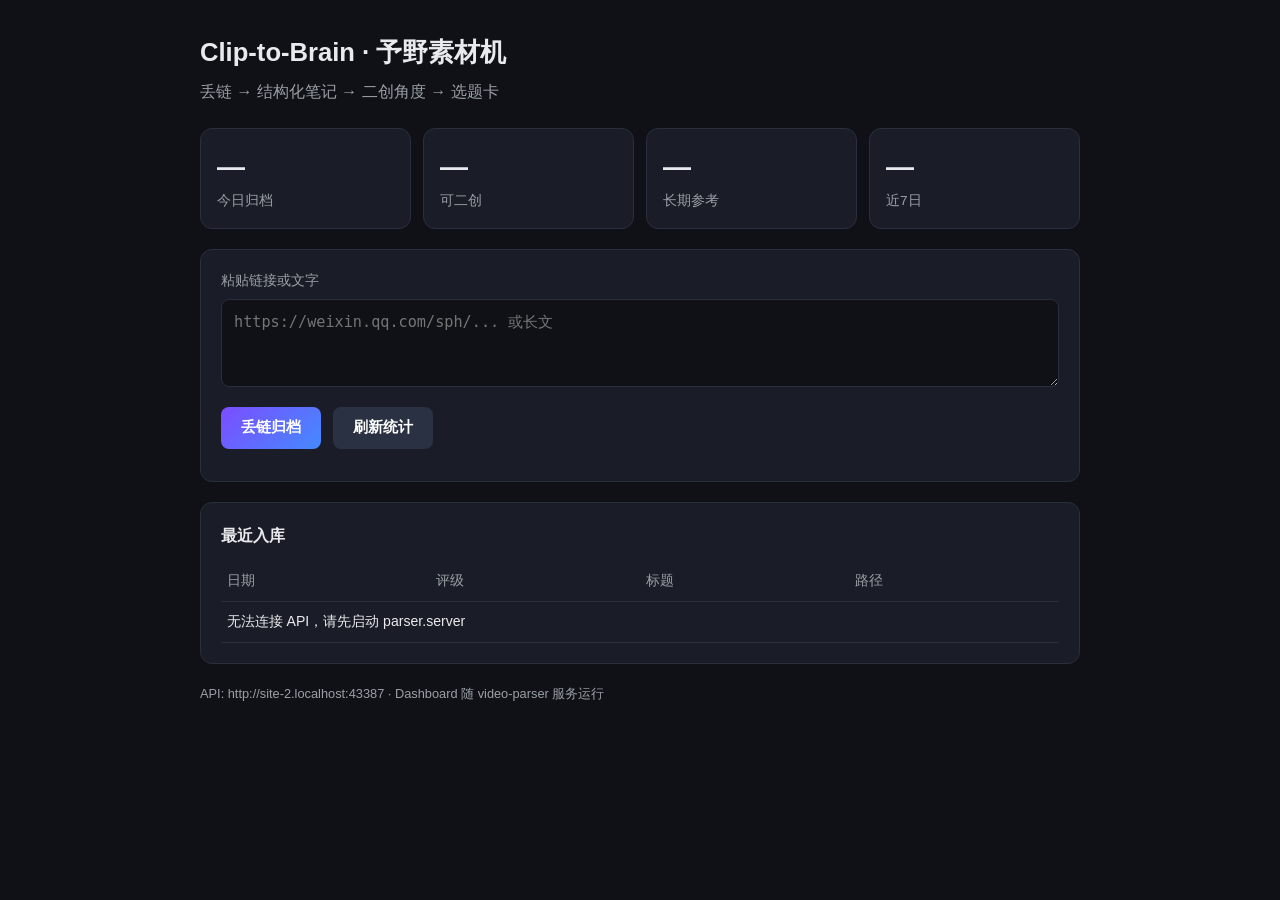
==== content-archiver-skill/web/clip-dashboard.html @ 0edaafc8 "Clip-to-Brain v0.1.0: open-source self-hosted release Paste links to generate local Obsidian notes w" ====
<!DOCTYPE html>
<html lang="zh-CN">
<head>
  <meta charset="UTF-8" />
  <meta name="viewport" content="width=device-width, initial-scale=1.0" />
  <title>Clip-to-Brain · 予野素材机</title>
  <style>
    :root {
      --bg: #0f1117;
      --surface: #1a1d27;
      --border: #2a2f3d;
      --text: #e8eaed;
      --muted: #9aa0a6;
      --accent: #7c4dff;
      --accent2: #448aff;
      --ok: #34a853;
      --warn: #fbbc04;
    }
    * { box-sizing: border-box; margin: 0; padding: 0; }
    body {
      font-family: -apple-system, BlinkMacSystemFont, "Segoe UI", Roboto, "PingFang SC", "Microsoft YaHei", sans-serif;
      background: var(--bg);
      color: var(--text);
      min-height: 100vh;
      line-height: 1.6;
    }
    .wrap { max-width: 920px; margin: 0 auto; padding: 2rem 1.25rem 4rem; }
    header { margin-bottom: 1.5rem; }
    header h1 { font-size: 1.6rem; font-weight: 700; }
    header p { color: var(--muted); margin-top: 0.35rem; }
    .cards { display: grid; grid-template-columns: repeat(auto-fit, minmax(140px, 1fr)); gap: 0.75rem; margin-bottom: 1.25rem; }
    .card {
      background: var(--surface);
      border: 1px solid var(--border);
      border-radius: 12px;
      padding: 1rem;
    }
    .stat-num { font-size: 1.75rem; font-weight: 700; }
    .stat-label { color: var(--muted); font-size: 0.85rem; }
    .panel { background: var(--surface); border: 1px solid var(--border); border-radius: 12px; padding: 1.25rem; margin-bottom: 1.25rem; }
    label { display: block; font-size: 0.85rem; color: var(--muted); margin-bottom: 0.5rem; }
    input, textarea {
      width: 100%;
      background: var(--bg);
      border: 1px solid var(--border);
      border-radius: 8px;
      color: var(--text);
      padding: 0.75rem;
      font-size: 0.95rem;
      outline: none;
    }
    textarea { min-height: 88px; resize: vertical; }
    input:focus, textarea:focus { border-color: var(--accent2); }
    button {
      border: none; border-radius: 8px; padding: 0.65rem 1.25rem;
      font-size: 0.95rem; font-weight: 600; cursor: pointer;
      background: linear-gradient(135deg, var(--accent), var(--accent2)); color: #fff;
    }
    button:disabled { opacity: 0.5; cursor: not-allowed; }
    .row { display: flex; gap: 0.75rem; flex-wrap: wrap; margin-top: 0.75rem; align-items: center; }
    .status { margin-top: 0.75rem; font-size: 0.9rem; color: var(--muted); white-space: pre-wrap; }
    .status.ok { color: var(--ok); }
    .status.err { color: #ea4335; }
    table { width: 100%; border-collapse: collapse; font-size: 0.88rem; }
    th, td { text-align: left; padding: 0.55rem 0.35rem; border-bottom: 1px solid var(--border); vertical-align: top; }
    th { color: var(--muted); font-weight: 500; }
    .badge { display: inline-block; padding: 0.1rem 0.45rem; border-radius: 999px; font-size: 0.72rem; background: #2a3142; }
    .badge.remix { background: #3d2e00; color: var(--warn); }
    .badge.ref { background: #1e3a2f; color: #81c995; }
    a { color: var(--accent2); text-decoration: none; }
    footer { color: var(--muted); font-size: 0.8rem; margin-top: 1rem; }
  </style>
</head>
<body>
  <div class="wrap">
    <header>
      <h1>Clip-to-Brain · 予野素材机</h1>
      <p>丢链 → 结构化笔记 → 二创角度 → 选题卡</p>
    </header>

    <div class="cards" id="summaryCards">
      <div class="card"><div class="stat-num" id="sTotal">—</div><div class="stat-label">今日归档</div></div>
      <div class="card"><div class="stat-num" id="sRemix">—</div><div class="stat-label">可二创</div></div>
      <div class="card"><div class="stat-num" id="sRef">—</div><div class="stat-label">长期参考</div></div>
      <div class="card"><div class="stat-num" id="sPeriod">—</div><div class="stat-label">近7日</div></div>
    </div>

    <section class="panel">
      <label for="clipInput">粘贴链接或文字</label>
      <textarea id="clipInput" placeholder="https://weixin.qq.com/sph/... 或长文"></textarea>
      <div class="row">
        <button id="clipBtn" type="button">丢链归档</button>
        <button id="refreshBtn" type="button" style="background:#2a3142">刷新统计</button>
      </div>
      <div id="clipStatus" class="status" aria-live="polite"></div>
    </section>

    <section class="panel">
      <h2 style="font-size:1rem;margin-bottom:0.75rem;">最近入库</h2>
      <table>
        <thead><tr><th>日期</th><th>评级</th><th>标题</th><th>路径</th></tr></thead>
        <tbody id="itemsBody"><tr><td colspan="4">加载中…</td></tr></tbody>
      </table>
    </section>

    <footer>API: <span id="apiBase"></span> · Dashboard 随 video-parser 服务运行</footer>
  </div>

  <script>
    const API = location.origin;
    document.getElementById("apiBase").textContent = API;

    function badgeClass(rating) {
      if ((rating || "").includes("可二创")) return "badge remix";
      if ((rating || "").includes("长期参考")) return "badge ref";
      return "badge";
    }

    async function loadStats() {
      const res = await fetch(`${API}/clip/stats?days=7`);
      const data = await res.json();
      const s = data.summary || {};
      document.getElementById("sTotal").textContent = s.today_total ?? 0;
      document.getElementById("sRemix").textContent = s.today_remixable ?? 0;
      document.getElementById("sRef").textContent = s.today_long_ref ?? 0;
      document.getElementById("sPeriod").textContent = s.period_total ?? 0;

      const tbody = document.getElementById("itemsBody");
      tbody.innerHTML = "";
      (data.items || []).slice(0, 20).forEach((item) => {
        const tr = document.createElement("tr");
        tr.innerHTML = `
          <td>${item.date || ""}</td>
          <td><span class="${badgeClass(item.value_rating)}">${item.value_rating || "—"}</span></td>
          <td>${(item.title || "").slice(0, 42)}</td>
          <td><code>${item.relative_path || ""}</code></td>`;
        tbody.appendChild(tr);
      });
      if (!tbody.children.length) {
        tbody.innerHTML = "<tr><td colspan='4'>暂无记录</td></tr>";
      }
    }

    async function pollJob(jobId, statusEl) {
      const started = Date.now();
      while (Date.now() - started < 30 * 60 * 1000) {
        await new Promise((r) => setTimeout(r, 2500));
        const res = await fetch(`${API}/clip/${jobId}`);
        const data = await res.json();
        const st = data.status;
        if (st === "QUEUEING" || st === "RUNNING") {
          statusEl.textContent = "处理中…（解析 / 转写 / 萃取）";
          continue;
        }
        const result = data.result || {};
        if (st === "SUCCESS" && result.success !== false) {
          let msg = `✅ 已入库\n📁 ${result.relative_path || ""}\n⭐ ${result.value_rating || ""}`;
          if (result.remix_angles?.length) msg += `\n💡 ${result.remix_angles[0]}`;
          if (result.topic_path) msg += `\n📝 ${result.topic_path}`;
          statusEl.textContent = msg;
          statusEl.className = "status ok";
          loadStats();
          return;
        }
        throw new Error(result.error || result.next_step || "归档失败");
      }
      throw new Error("超时");
    }

    document.getElementById("clipBtn").addEventListener("click", async () => {
      const input = document.getElementById("clipInput").value.trim();
      const statusEl = document.getElementById("clipStatus");
      const btn = document.getElementById("clipBtn");
      if (!input) return;
      btn.disabled = true;
      statusEl.className = "status";
      statusEl.textContent = "提交中…";
      try {
        const res = await fetch(`${API}/clip`, {
          method: "POST",
          headers: { "Content-Type": "application/json" },
          body: JSON.stringify({ input, account: "予野YuYe" }),
        });
        const data = await res.json();
        if (!res.ok || !data.job_id) throw new Error(data.error || data.detail || "提交失败");
        await pollJob(data.job_id, statusEl);
      } catch (err) {
        statusEl.textContent = "❌ " + (err.message || err);
        statusEl.className = "status err";
      } finally {
        btn.disabled = false;
      }
    });

    document.getElementById("refreshBtn").addEventListener("click", loadStats);
    loadStats().catch(() => {
      document.getElementById("itemsBody").innerHTML = "<tr><td colspan='4'>无法连接 API，请先启动 parser.server</td></tr>";
    });
  </script>
</body>
</html>
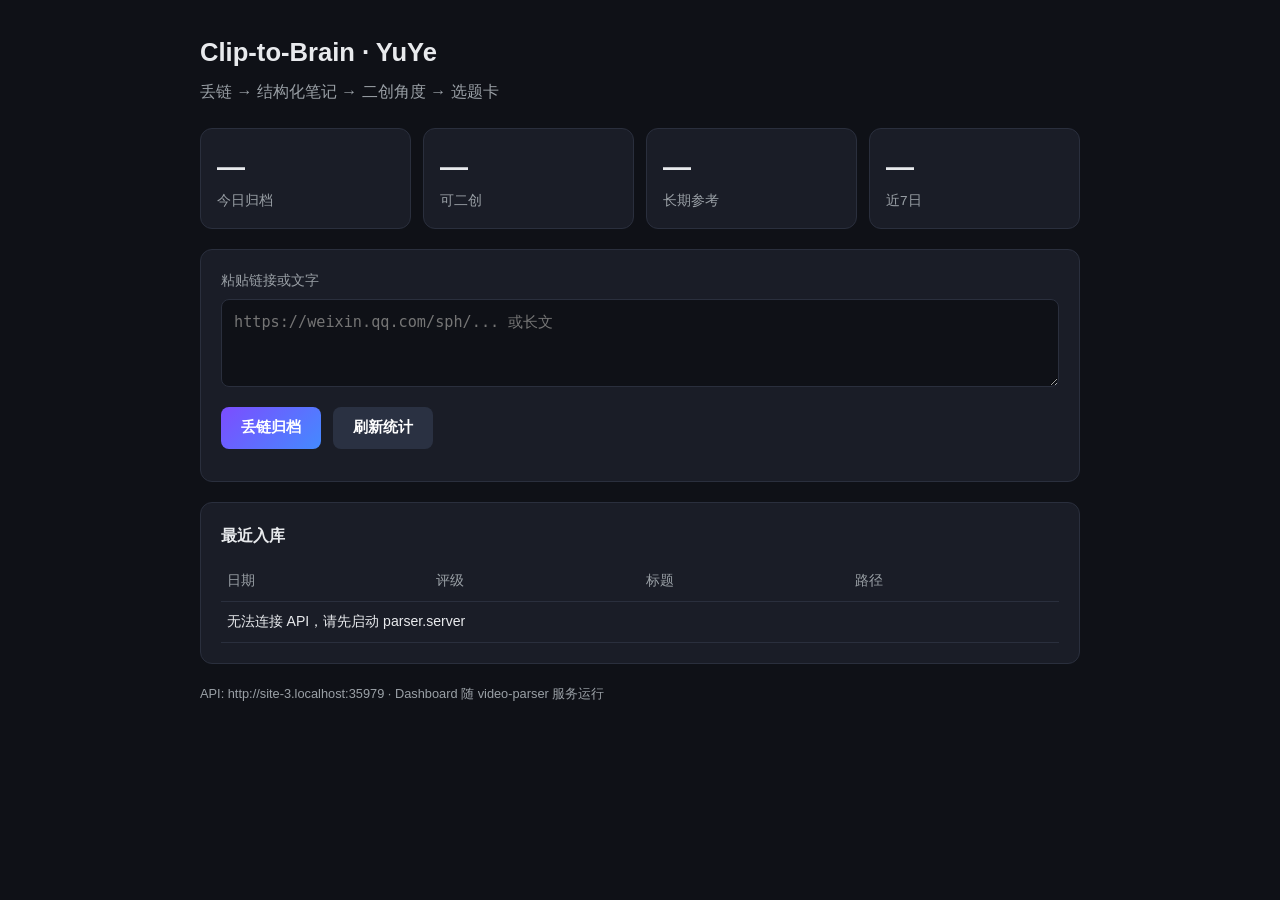
==== commit 2ed48736: "refactor: rebrand lumis to YuYe and update Obsidian screenshot Co-authored-by: Cursor <cursoragent@c" ====
--- a/content-archiver-skill/web/clip-dashboard.html
+++ b/content-archiver-skill/web/clip-dashboard.html
@@ -3,7 +3,7 @@
 <head>
   <meta charset="UTF-8" />
   <meta name="viewport" content="width=device-width, initial-scale=1.0" />
-  <title>Clip-to-Brain · 予野素材机</title>
+  <title>Clip-to-Brain · YuYe</title>
   <style>
     :root {
       --bg: #0f1117;
@@ -74,7 +74,7 @@
 <body>
   <div class="wrap">
     <header>
-      <h1>Clip-to-Brain · 予野素材机</h1>
+      <h1>Clip-to-Brain · YuYe</h1>
       <p>丢链 → 结构化笔记 → 二创角度 → 选题卡</p>
     </header>
 
@@ -179,7 +179,7 @@
         const res = await fetch(`${API}/clip`, {
           method: "POST",
           headers: { "Content-Type": "application/json" },
-          body: JSON.stringify({ input, account: "予野YuYe" }),
+          body: JSON.stringify({ input, profile: "default-creator" }),
         });
         const data = await res.json();
         if (!res.ok || !data.job_id) throw new Error(data.error || data.detail || "提交失败");
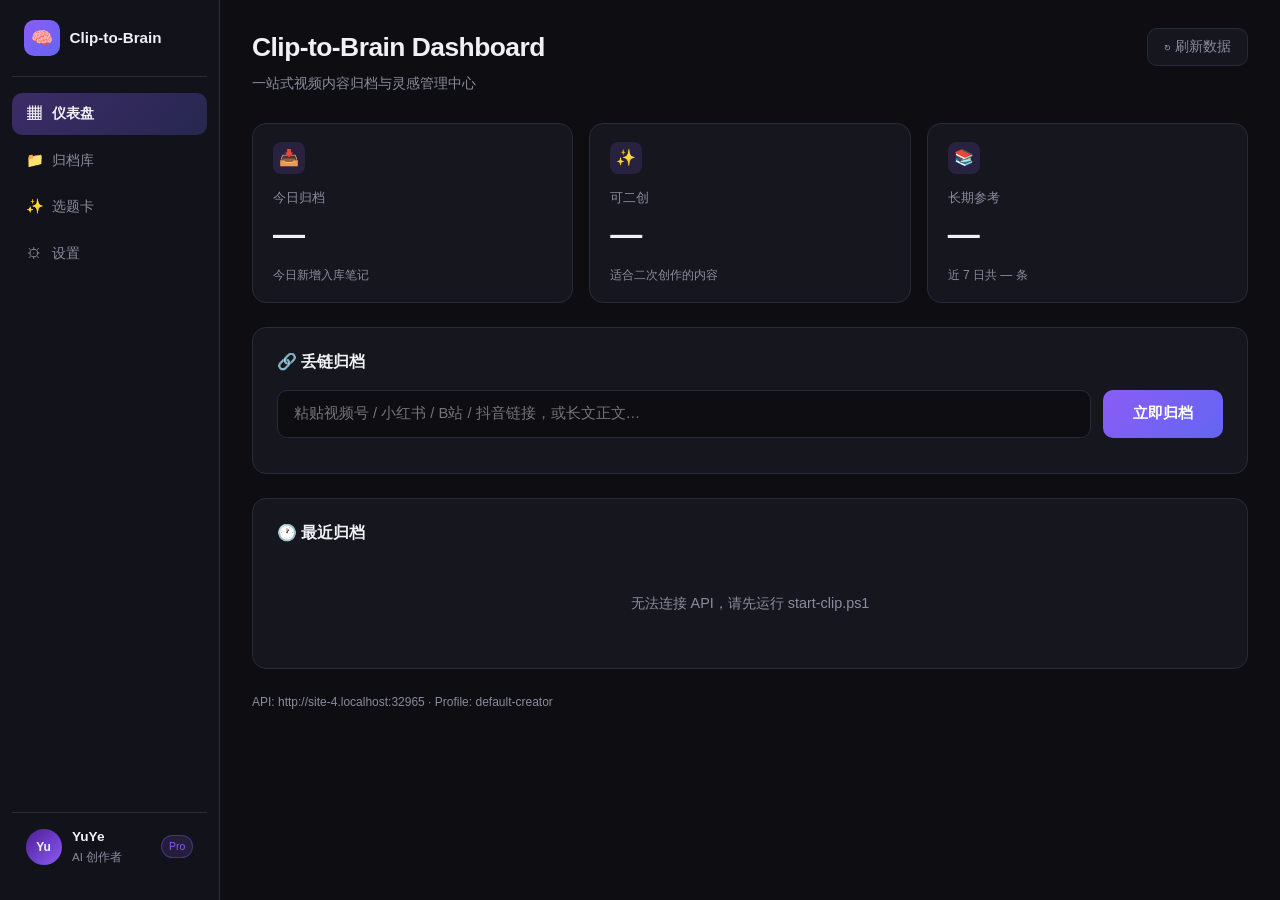
==== commit f802d37d: "feat: dashboard multi-view UI with library, topics, settings Co-authored-by: Cursor <cursoragent@cur" ====
--- a/content-archiver-skill/web/clip-dashboard.html
+++ b/content-archiver-skill/web/clip-dashboard.html
@@ -3,142 +3,351 @@
 <head>
   <meta charset="UTF-8" />
   <meta name="viewport" content="width=device-width, initial-scale=1.0" />
-  <title>Clip-to-Brain · YuYe</title>
+  <title>Clip-to-Brain Dashboard</title>
   <style>
     :root {
-      --bg: #0f1117;
-      --surface: #1a1d27;
-      --border: #2a2f3d;
-      --text: #e8eaed;
-      --muted: #9aa0a6;
-      --accent: #7c4dff;
-      --accent2: #448aff;
-      --ok: #34a853;
-      --warn: #fbbc04;
+      --bg: #0d0d12; --sidebar: #12121a; --surface: #16161f; --surface2: #1c1c28;
+      --border: #2a2a3a; --text: #f0f0f5; --muted: #8b8b9e;
+      --accent: #8b5cf6; --accent2: #6366f1; --accent-glow: rgba(139,92,246,0.15);
+      --ok: #34d399; --warn: #fbbf24; --bili: #fb7299;
     }
     * { box-sizing: border-box; margin: 0; padding: 0; }
-    body {
-      font-family: -apple-system, BlinkMacSystemFont, "Segoe UI", Roboto, "PingFang SC", "Microsoft YaHei", sans-serif;
-      background: var(--bg);
-      color: var(--text);
-      min-height: 100vh;
-      line-height: 1.6;
-    }
-    .wrap { max-width: 920px; margin: 0 auto; padding: 2rem 1.25rem 4rem; }
-    header { margin-bottom: 1.5rem; }
-    header h1 { font-size: 1.6rem; font-weight: 700; }
-    header p { color: var(--muted); margin-top: 0.35rem; }
-    .cards { display: grid; grid-template-columns: repeat(auto-fit, minmax(140px, 1fr)); gap: 0.75rem; margin-bottom: 1.25rem; }
-    .card {
-      background: var(--surface);
-      border: 1px solid var(--border);
-      border-radius: 12px;
-      padding: 1rem;
-    }
-    .stat-num { font-size: 1.75rem; font-weight: 700; }
-    .stat-label { color: var(--muted); font-size: 0.85rem; }
-    .panel { background: var(--surface); border: 1px solid var(--border); border-radius: 12px; padding: 1.25rem; margin-bottom: 1.25rem; }
-    label { display: block; font-size: 0.85rem; color: var(--muted); margin-bottom: 0.5rem; }
-    input, textarea {
-      width: 100%;
-      background: var(--bg);
-      border: 1px solid var(--border);
-      border-radius: 8px;
-      color: var(--text);
-      padding: 0.75rem;
-      font-size: 0.95rem;
-      outline: none;
-    }
-    textarea { min-height: 88px; resize: vertical; }
-    input:focus, textarea:focus { border-color: var(--accent2); }
-    button {
-      border: none; border-radius: 8px; padding: 0.65rem 1.25rem;
-      font-size: 0.95rem; font-weight: 600; cursor: pointer;
-      background: linear-gradient(135deg, var(--accent), var(--accent2)); color: #fff;
-    }
-    button:disabled { opacity: 0.5; cursor: not-allowed; }
-    .row { display: flex; gap: 0.75rem; flex-wrap: wrap; margin-top: 0.75rem; align-items: center; }
-    .status { margin-top: 0.75rem; font-size: 0.9rem; color: var(--muted); white-space: pre-wrap; }
+    body { font-family: -apple-system, BlinkMacSystemFont, "Segoe UI", Roboto, "PingFang SC", "Microsoft YaHei", sans-serif; background: var(--bg); color: var(--text); min-height: 100vh; line-height: 1.5; }
+    .app { display: flex; min-height: 100vh; }
+    .sidebar { width: 220px; background: var(--sidebar); border-right: 1px solid var(--border); display: flex; flex-direction: column; padding: 1.25rem 0.75rem; flex-shrink: 0; }
+    .brand { display: flex; align-items: center; gap: 0.6rem; padding: 0 0.75rem 1.25rem; border-bottom: 1px solid var(--border); margin-bottom: 1rem; }
+    .brand-icon { width: 36px; height: 36px; background: linear-gradient(135deg, var(--accent), var(--accent2)); border-radius: 10px; display: grid; place-items: center; font-size: 1.1rem; }
+    .brand-name { font-weight: 700; font-size: 0.95rem; }
+    .nav { list-style: none; flex: 1; }
+    .nav li { padding: 0.65rem 0.85rem; border-radius: 10px; color: var(--muted); font-size: 0.9rem; cursor: pointer; display: flex; align-items: center; gap: 0.55rem; margin-bottom: 0.25rem; transition: background 0.15s; }
+    .nav li:hover { color: var(--text); background: rgba(255,255,255,0.04); }
+    .nav li.active { background: linear-gradient(135deg, rgba(139,92,246,0.35), rgba(99,102,241,0.25)); color: var(--text); font-weight: 600; }
+    .nav li .ico { width: 1.1rem; text-align: center; }
+    .sidebar-user { margin-top: auto; padding: 0.85rem; border-top: 1px solid var(--border); display: flex; align-items: center; gap: 0.65rem; }
+    .avatar { width: 36px; height: 36px; border-radius: 50%; background: linear-gradient(135deg, #4c1d95, var(--accent)); display: grid; place-items: center; font-size: 0.75rem; font-weight: 700; }
+    .user-meta { font-size: 0.8rem; }
+    .user-meta strong { display: block; font-size: 0.85rem; }
+    .user-meta span { color: var(--muted); font-size: 0.72rem; }
+    .pro-badge { margin-left: auto; font-size: 0.65rem; padding: 0.15rem 0.45rem; border-radius: 999px; background: var(--accent-glow); color: var(--accent); border: 1px solid rgba(139,92,246,0.35); }
+
+    .main { flex: 1; padding: 1.75rem 2rem 3rem; overflow-x: hidden; }
+    .view { display: none; }
+    .view.active { display: block; }
+    .page-head { display: flex; align-items: flex-start; justify-content: space-between; gap: 1rem; margin-bottom: 1.75rem; }
+    .page-head h1 { font-size: 1.65rem; font-weight: 700; letter-spacing: -0.02em; }
+    .page-head p { color: var(--muted); font-size: 0.9rem; margin-top: 0.35rem; max-width: 560px; }
+    .btn-ghost { border: 1px solid var(--border); background: var(--surface); color: var(--muted); border-radius: 10px; padding: 0.55rem 1rem; font-size: 0.85rem; cursor: pointer; }
+    .btn-ghost:hover { border-color: var(--accent); color: var(--text); }
+
+    .stats { display: grid; grid-template-columns: repeat(3, 1fr); gap: 1rem; margin-bottom: 1.5rem; }
+    .stat-card { background: var(--surface); border: 1px solid var(--border); border-radius: 14px; padding: 1.15rem 1.25rem; overflow: hidden; }
+    .stat-top { display: flex; justify-content: space-between; align-items: flex-start; }
+    .stat-icon { width: 32px; height: 32px; border-radius: 8px; background: var(--accent-glow); color: var(--accent); display: grid; place-items: center; }
+    .stat-label { color: var(--muted); font-size: 0.82rem; margin-top: 0.85rem; }
+    .stat-num { font-size: 2rem; font-weight: 700; margin-top: 0.15rem; }
+    .stat-hint { color: var(--muted); font-size: 0.75rem; margin-top: 0.5rem; }
+
+    .panel { background: var(--surface); border: 1px solid var(--border); border-radius: 14px; padding: 1.35rem 1.5rem; margin-bottom: 1.5rem; }
+    .panel-title { font-size: 1rem; font-weight: 600; margin-bottom: 1rem; display: flex; align-items: center; gap: 0.5rem; }
+    .archive-row { display: flex; gap: 0.75rem; align-items: stretch; }
+    .archive-row textarea { flex: 1; background: var(--bg); border: 1px solid var(--border); border-radius: 10px; color: var(--text); padding: 0.85rem 1rem; font-size: 0.92rem; outline: none; min-height: 48px; resize: none; font-family: inherit; }
+    .archive-row textarea:focus { border-color: var(--accent); box-shadow: 0 0 0 3px var(--accent-glow); }
+    .btn-primary { border: none; border-radius: 10px; padding: 0 1.5rem; min-width: 120px; font-size: 0.95rem; font-weight: 600; cursor: pointer; background: linear-gradient(135deg, var(--accent), var(--accent2)); color: #fff; }
+    .btn-primary:disabled { opacity: 0.5; cursor: not-allowed; }
+    .status { margin-top: 0.85rem; font-size: 0.88rem; color: var(--muted); white-space: pre-wrap; }
     .status.ok { color: var(--ok); }
-    .status.err { color: #ea4335; }
-    table { width: 100%; border-collapse: collapse; font-size: 0.88rem; }
-    th, td { text-align: left; padding: 0.55rem 0.35rem; border-bottom: 1px solid var(--border); vertical-align: top; }
-    th { color: var(--muted); font-weight: 500; }
-    .badge { display: inline-block; padding: 0.1rem 0.45rem; border-radius: 999px; font-size: 0.72rem; background: #2a3142; }
-    .badge.remix { background: #3d2e00; color: var(--warn); }
-    .badge.ref { background: #1e3a2f; color: #81c995; }
-    a { color: var(--accent2); text-decoration: none; }
-    footer { color: var(--muted); font-size: 0.8rem; margin-top: 1rem; }
+    .status.err { color: #f87171; }
+
+    .toolbar { display: flex; flex-wrap: wrap; gap: 0.65rem; margin-bottom: 1rem; align-items: center; }
+    .search { flex: 1; min-width: 200px; background: var(--bg); border: 1px solid var(--border); border-radius: 10px; color: var(--text); padding: 0.65rem 1rem; font-size: 0.88rem; outline: none; }
+    .search:focus { border-color: var(--accent); }
+    .chip { border: 1px solid var(--border); background: var(--bg); color: var(--muted); border-radius: 999px; padding: 0.35rem 0.85rem; font-size: 0.78rem; cursor: pointer; }
+    .chip.active { border-color: var(--accent); color: var(--accent); background: var(--accent-glow); }
+
+    .panel-head { display: flex; justify-content: space-between; align-items: center; margin-bottom: 1rem; }
+    .panel-head h2 { font-size: 1rem; font-weight: 600; display: flex; align-items: center; gap: 0.5rem; }
+    .archive-list { display: flex; flex-direction: column; gap: 0.65rem; }
+    .archive-item { display: flex; align-items: center; gap: 1rem; padding: 0.85rem 1rem; background: var(--surface2); border: 1px solid var(--border); border-radius: 12px; }
+    .archive-item:hover { border-color: rgba(139,92,246,0.4); }
+    .thumb { width: 112px; height: 64px; border-radius: 8px; flex-shrink: 0; background: linear-gradient(135deg, #1e1b4b, #4c1d95); display: grid; place-items: center; font-size: 1.5rem; position: relative; overflow: hidden; }
+    .thumb-dur { position: absolute; bottom: 4px; right: 6px; font-size: 0.65rem; color: #fff; z-index: 1; background: rgba(0,0,0,0.5); padding: 0.1rem 0.35rem; border-radius: 4px; }
+    .item-body { flex: 1; min-width: 0; }
+    .item-title { font-size: 0.92rem; font-weight: 600; white-space: nowrap; overflow: hidden; text-overflow: ellipsis; margin-bottom: 0.35rem; }
+    .item-path { font-size: 0.72rem; color: var(--muted); font-family: ui-monospace, monospace; white-space: nowrap; overflow: hidden; text-overflow: ellipsis; }
+    .item-tags { display: flex; flex-wrap: wrap; gap: 0.35rem; margin: 0.35rem 0; }
+    .tag { font-size: 0.68rem; padding: 0.12rem 0.45rem; border-radius: 999px; font-weight: 500; }
+    .tag.remix { background: rgba(139,92,246,0.25); color: #c4b5fd; }
+    .tag.ref { background: rgba(52,211,153,0.15); color: #6ee7b7; }
+    .tag.neutral { background: #2a2a3a; color: var(--muted); }
+    .tag.topic { background: rgba(99,102,241,0.2); color: #a5b4fc; }
+    .tag.pending { background: rgba(251,191,36,0.15); color: var(--warn); }
+    .item-meta { display: flex; align-items: center; gap: 0.65rem; font-size: 0.75rem; color: var(--muted); }
+    .platform.bili { color: var(--bili); }
+    .item-time { margin-left: auto; flex-shrink: 0; font-size: 0.78rem; color: var(--muted); }
+
+    .topic-grid { display: grid; grid-template-columns: repeat(auto-fill, minmax(280px, 1fr)); gap: 1rem; }
+    .topic-card { background: var(--surface2); border: 1px solid var(--border); border-radius: 12px; padding: 1.1rem; }
+    .topic-card h3 { font-size: 0.95rem; margin-bottom: 0.5rem; line-height: 1.4; }
+    .topic-card p { font-size: 0.8rem; color: var(--muted); margin-bottom: 0.75rem; }
+
+    .settings-grid { display: grid; grid-template-columns: repeat(auto-fill, minmax(260px, 1fr)); gap: 1rem; margin-bottom: 1.5rem; }
+    .profile-card { background: var(--surface2); border: 2px solid var(--border); border-radius: 12px; padding: 1.1rem; cursor: pointer; transition: border-color 0.15s; }
+    .profile-card:hover { border-color: rgba(139,92,246,0.5); }
+    .profile-card.selected { border-color: var(--accent); background: rgba(139,92,246,0.08); }
+    .profile-card h3 { font-size: 0.95rem; margin-bottom: 0.35rem; }
+    .profile-card p { font-size: 0.8rem; color: var(--muted); line-height: 1.45; }
+    .profile-card .meta { font-size: 0.72rem; color: var(--accent); margin-top: 0.65rem; }
+    .info-row { display: flex; justify-content: space-between; padding: 0.75rem 0; border-bottom: 1px solid var(--border); font-size: 0.88rem; }
+    .info-row span:last-child { color: var(--muted); font-family: ui-monospace, monospace; font-size: 0.78rem; max-width: 60%; text-align: right; word-break: break-all; }
+
+    .empty { text-align: center; padding: 2rem; color: var(--muted); font-size: 0.9rem; }
+    footer { color: var(--muted); font-size: 0.75rem; margin-top: 1.5rem; }
+
+    @media (max-width: 768px) {
+      .sidebar { display: none; }
+      .main { padding: 1.25rem; }
+      .stats { grid-template-columns: 1fr; }
+      .archive-row { flex-direction: column; }
+      .btn-primary { width: 100%; padding: 0.85rem; }
+      .thumb { width: 80px; height: 48px; }
+    }
   </style>
 </head>
 <body>
-  <div class="wrap">
-    <header>
-      <h1>Clip-to-Brain · YuYe</h1>
-      <p>丢链 → 结构化笔记 → 二创角度 → 选题卡</p>
-    </header>
-
-    <div class="cards" id="summaryCards">
-      <div class="card"><div class="stat-num" id="sTotal">—</div><div class="stat-label">今日归档</div></div>
-      <div class="card"><div class="stat-num" id="sRemix">—</div><div class="stat-label">可二创</div></div>
-      <div class="card"><div class="stat-num" id="sRef">—</div><div class="stat-label">长期参考</div></div>
-      <div class="card"><div class="stat-num" id="sPeriod">—</div><div class="stat-label">近7日</div></div>
-    </div>
-
-    <section class="panel">
-      <label for="clipInput">粘贴链接或文字</label>
-      <textarea id="clipInput" placeholder="https://weixin.qq.com/sph/... 或长文"></textarea>
-      <div class="row">
-        <button id="clipBtn" type="button">丢链归档</button>
-        <button id="refreshBtn" type="button" style="background:#2a3142">刷新统计</button>
+  <div class="app">
+    <aside class="sidebar">
+      <div class="brand"><div class="brand-icon">🧠</div><div class="brand-name">Clip-to-Brain</div></div>
+      <ul class="nav" id="nav">
+        <li class="active" data-view="dashboard"><span class="ico">▦</span> 仪表盘</li>
+        <li data-view="library"><span class="ico">📁</span> 归档库</li>
+        <li data-view="topics"><span class="ico">✨</span> 选题卡</li>
+        <li data-view="settings"><span class="ico">⚙</span> 设置</li>
+      </ul>
+      <div class="sidebar-user">
+        <div class="avatar">Yu</div>
+        <div class="user-meta"><strong>YuYe</strong><span>AI 创作者</span></div>
+        <span class="pro-badge">Pro</span>
       </div>
-      <div id="clipStatus" class="status" aria-live="polite"></div>
-    </section>
-
-    <section class="panel">
-      <h2 style="font-size:1rem;margin-bottom:0.75rem;">最近入库</h2>
-      <table>
-        <thead><tr><th>日期</th><th>评级</th><th>标题</th><th>路径</th></tr></thead>
-        <tbody id="itemsBody"><tr><td colspan="4">加载中…</td></tr></tbody>
-      </table>
-    </section>
-
-    <footer>API: <span id="apiBase"></span> · Dashboard 随 video-parser 服务运行</footer>
+    </aside>
+
+    <main class="main">
+      <!-- Dashboard -->
+      <div id="view-dashboard" class="view active">
+        <div class="page-head">
+          <div><h1>Clip-to-Brain Dashboard</h1><p>一站式视频内容归档与灵感管理中心</p></div>
+          <button type="button" class="btn-ghost" id="refreshBtn">↻ 刷新数据</button>
+        </div>
+        <div class="stats">
+          <div class="stat-card"><div class="stat-top"><div class="stat-icon">📥</div></div><div class="stat-label">今日归档</div><div class="stat-num" id="sTotal">—</div><div class="stat-hint">今日新增入库笔记</div></div>
+          <div class="stat-card"><div class="stat-top"><div class="stat-icon">✨</div></div><div class="stat-label">可二创</div><div class="stat-num" id="sRemix">—</div><div class="stat-hint">适合二次创作的内容</div></div>
+          <div class="stat-card"><div class="stat-top"><div class="stat-icon">📚</div></div><div class="stat-label">长期参考</div><div class="stat-num" id="sRef">—</div><div class="stat-hint">近 7 日共 <span id="sPeriod">—</span> 条</div></div>
+        </div>
+        <section class="panel">
+          <div class="panel-title">🔗 丢链归档</div>
+          <div class="archive-row">
+            <textarea id="clipInput" rows="1" placeholder="粘贴视频号 / 小红书 / B站 / 抖音链接，或长文正文…"></textarea>
+            <button id="clipBtn" type="button" class="btn-primary">立即归档</button>
+          </div>
+          <div id="clipStatus" class="status" aria-live="polite"></div>
+        </section>
+        <section class="panel">
+          <div class="panel-head"><h2>🕐 最近归档</h2></div>
+          <div class="archive-list" id="recentList"><div class="empty">加载中…</div></div>
+        </section>
+      </div>
+
+      <!-- Library -->
+      <div id="view-library" class="view">
+        <div class="page-head">
+          <div><h1>归档库</h1><p>浏览 YuYe 知识库中所有已归档内容，支持搜索与评级筛选</p></div>
+          <button type="button" class="btn-ghost" id="libraryRefresh">↻ 刷新</button>
+        </div>
+        <div class="toolbar">
+          <input type="search" class="search" id="librarySearch" placeholder="搜索标题、作者、路径…" />
+          <button type="button" class="chip active" data-filter="all">全部</button>
+          <button type="button" class="chip" data-filter="remix">可二创</button>
+          <button type="button" class="chip" data-filter="ref">长期参考</button>
+        </div>
+        <div class="archive-list" id="libraryList"><div class="empty">加载中…</div></div>
+      </div>
+
+      <!-- Topics -->
+      <div id="view-topics" class="view">
+        <div class="page-head">
+          <div><h1>选题卡</h1><p>高价值内容自动生成的二创选题 stub，在 Obsidian 中继续开写</p></div>
+          <button type="button" class="btn-ghost" id="topicsRefresh">↻ 刷新</button>
+        </div>
+        <div class="topic-grid" id="topicsGrid"><div class="empty">加载中…</div></div>
+      </div>
+
+      <!-- Settings -->
+      <div id="view-settings" class="view">
+        <div class="page-head">
+          <div><h1>设置</h1><p>Profile 人设决定「XXX可写」风格；归档时使用所选 Profile</p></div>
+        </div>
+        <section class="panel">
+          <div class="panel-title">👤 Profile 人设</div>
+          <div class="settings-grid" id="profileGrid"><div class="empty">加载中…</div></div>
+        </section>
+        <section class="panel">
+          <div class="panel-title">📂 知识库</div>
+          <div id="vaultInfo"></div>
+        </section>
+      </div>
+
+      <footer>API: <span id="apiBase"></span> · Profile: <span id="footerProfile">—</span></footer>
+    </main>
   </div>
 
   <script>
     const API = location.origin;
+    const PROFILE_KEY = "clip_profile";
+    let cacheItems = [];
+    let libraryFilter = "all";
+
     document.getElementById("apiBase").textContent = API;
 
-    function badgeClass(rating) {
-      if ((rating || "").includes("可二创")) return "badge remix";
-      if ((rating || "").includes("长期参考")) return "badge ref";
-      return "badge";
-    }
-
-    async function loadStats() {
-      const res = await fetch(`${API}/clip/stats?days=7`);
+    function getProfile() {
+      return localStorage.getItem(PROFILE_KEY) || "default-creator";
+    }
+    function setProfile(id) {
+      localStorage.setItem(PROFILE_KEY, id);
+      document.getElementById("footerProfile").textContent = id;
+    }
+    document.getElementById("footerProfile").textContent = getProfile();
+
+    function escapeHtml(s) {
+      return (s || "").replace(/&/g, "&amp;").replace(/</g, "&lt;").replace(/>/g, "&gt;").replace(/"/g, "&quot;");
+    }
+    function platformIcon(p) {
+      const s = (p || "").toLowerCase();
+      if (s.includes("b站") || s.includes("bilibili")) return { emoji: "📺", cls: "bili", name: "bilibili" };
+      if (s.includes("小红书")) return { emoji: "📕", cls: "", name: "小红书" };
+      if (s.includes("视频号") || s.includes("微信")) return { emoji: "💬", cls: "", name: "视频号" };
+      if (s.includes("抖音")) return { emoji: "🎵", cls: "", name: "抖音" };
+      return { emoji: "🔗", cls: "", name: p || "链接" };
+    }
+    function tagClass(rating) {
+      if ((rating || "").includes("可二创")) return "remix";
+      if ((rating || "").includes("长期参考") || (rating || "").includes("值得")) return "ref";
+      return "neutral";
+    }
+    function relativeTime(dateStr) {
+      if (!dateStr) return "";
+      const diff = Math.floor((new Date() - new Date(dateStr + "T12:00:00")) / 86400000);
+      if (diff === 0) return "今天";
+      if (diff === 1) return "1 天前";
+      if (diff < 7) return `${diff} 天前`;
+      if (diff < 30) return `${Math.floor(diff / 7)} 周前`;
+      return dateStr;
+    }
+
+    function renderArchiveItem(item, showPath) {
+      const pf = platformIcon(item.platform);
+      const el = document.createElement("div");
+      el.className = "archive-item";
+      el.innerHTML = `
+        <div class="thumb">${pf.emoji}<span class="thumb-dur">${item.date || ""}</span></div>
+        <div class="item-body">
+          <div class="item-title" title="${escapeHtml(item.title)}">${escapeHtml(item.title)}</div>
+          ${showPath ? `<div class="item-path">${escapeHtml(item.relative_path)}</div>` : ""}
+          <div class="item-tags">
+            <span class="tag ${tagClass(item.value_rating)}">${escapeHtml(item.value_rating || "—")}</span>
+            ${item.status ? `<span class="tag pending">${escapeHtml(item.status)}</span>` : ""}
+          </div>
+          <div class="item-meta">
+            <span class="platform ${pf.cls}">${pf.emoji} ${escapeHtml(pf.name)}</span>
+            ${item.author ? `<span>${escapeHtml(item.author)}</span>` : ""}
+          </div>
+        </div>
+        <div class="item-time">${relativeTime(item.date)}</div>`;
+      return el;
+    }
+
+    function renderList(containerId, items, limit, showPath) {
+      const list = document.getElementById(containerId);
+      list.innerHTML = "";
+      if (!items.length) {
+        list.innerHTML = '<div class="empty">暂无记录</div>';
+        return;
+      }
+      items.slice(0, limit || items.length).forEach((item) => list.appendChild(renderArchiveItem(item, showPath)));
+    }
+
+    function filterLibraryItems() {
+      const q = (document.getElementById("librarySearch").value || "").trim().toLowerCase();
+      let items = cacheItems.slice();
+      if (libraryFilter === "remix") items = items.filter((i) => (i.value_rating || "").includes("可二创"));
+      if (libraryFilter === "ref") items = items.filter((i) => (i.value_rating || "").includes("长期参考") || (i.value_rating || "").includes("值得"));
+      if (q) {
+        items = items.filter((i) =>
+          [i.title, i.author, i.platform, i.relative_path, i.value_rating].some((f) => (f || "").toLowerCase().includes(q))
+        );
+      }
+      renderList("libraryList", items, 100, true);
+    }
+
+    function renderTopics() {
+      const grid = document.getElementById("topicsGrid");
+      const topics = cacheItems.filter((i) => i.relative_path.includes("04-viral-topics/_inbox") && !i.relative_path.endsWith("_content_index.md") && !i.relative_path.endsWith("_template.md"));
+      grid.innerHTML = "";
+      if (!topics.length) {
+        grid.innerHTML = '<div class="empty">暂无选题卡。归档「可二创 / 长期参考」内容后会自动生成</div>';
+        return;
+      }
+      topics.forEach((item) => {
+        const card = document.createElement("div");
+        card.className = "topic-card";
+        card.innerHTML = `
+          <h3>${escapeHtml(item.title)}</h3>
+          <p>${escapeHtml(item.relative_path)}</p>
+          <div class="item-tags">
+            <span class="tag pending">${escapeHtml(item.status || "待写")}</span>
+            <span class="tag topic">选题卡</span>
+          </div>
+          <div class="item-meta"><span>${relativeTime(item.date)}</span></div>`;
+        grid.appendChild(card);
+      });
+    }
+
+    async function loadProfiles() {
+      const res = await fetch(`${API}/clip/profiles`);
+      const data = await res.json();
+      const grid = document.getElementById("profileGrid");
+      const vault = document.getElementById("vaultInfo");
+      grid.innerHTML = "";
+      const current = getProfile();
+      (data.profiles || []).forEach((p) => {
+        const card = document.createElement("div");
+        card.className = "profile-card" + (p.id === current ? " selected" : "");
+        card.innerHTML = `<h3>${escapeHtml(p.label)}</h3><p>${escapeHtml(p.persona)}</p><div class="meta">${p.id}${p.default ? " · 默认" : ""}${p.create_topic_card ? "" : " · 不生成选题卡"}</div>`;
+        card.addEventListener("click", () => {
+          setProfile(p.id);
+          document.querySelectorAll(".profile-card").forEach((c) => c.classList.remove("selected"));
+          card.classList.add("selected");
+        });
+        grid.appendChild(card);
+      });
+      if (!data.profiles?.length) grid.innerHTML = '<div class="empty">无法加载 Profile</div>';
+      vault.innerHTML = `
+        <div class="info-row"><span>Vault 名称</span><span>${escapeHtml(data.vault_name || "YuYe")}</span></div>
+        <div class="info-row"><span>知识库路径</span><span>${escapeHtml(data.YuYe_root || "—")}</span></div>
+        <div class="info-row"><span>默认 Profile</span><span>${escapeHtml(data.default_profile || "—")}</span></div>
+        <div class="info-row"><span>当前 Profile</span><span>${escapeHtml(getProfile())}</span></div>`;
+    }
+
+    async function loadStats(days = 7) {
+      const res = await fetch(`${API}/clip/stats?days=${days}`);
       const data = await res.json();
       const s = data.summary || {};
       document.getElementById("sTotal").textContent = s.today_total ?? 0;
       document.getElementById("sRemix").textContent = s.today_remixable ?? 0;
       document.getElementById("sRef").textContent = s.today_long_ref ?? 0;
       document.getElementById("sPeriod").textContent = s.period_total ?? 0;
-
-      const tbody = document.getElementById("itemsBody");
-      tbody.innerHTML = "";
-      (data.items || []).slice(0, 20).forEach((item) => {
-        const tr = document.createElement("tr");
-        tr.innerHTML = `
-          <td>${item.date || ""}</td>
-          <td><span class="${badgeClass(item.value_rating)}">${item.value_rating || "—"}</span></td>
-          <td>${(item.title || "").slice(0, 42)}</td>
-          <td><code>${item.relative_path || ""}</code></td>`;
-        tbody.appendChild(tr);
-      });
-      if (!tbody.children.length) {
-        tbody.innerHTML = "<tr><td colspan='4'>暂无记录</td></tr>";
-      }
+      cacheItems = data.items || [];
+      renderList("recentList", cacheItems, 12, false);
+      filterLibraryItems();
+      renderTopics();
     }
 
     async function pollJob(jobId, statusEl) {
@@ -147,19 +356,19 @@
         await new Promise((r) => setTimeout(r, 2500));
         const res = await fetch(`${API}/clip/${jobId}`);
         const data = await res.json();
-        const st = data.status;
-        if (st === "QUEUEING" || st === "RUNNING") {
+        if (data.status === "QUEUEING" || data.status === "RUNNING") {
           statusEl.textContent = "处理中…（解析 / 转写 / 萃取）";
           continue;
         }
         const result = data.result || {};
-        if (st === "SUCCESS" && result.success !== false) {
+        if (data.status === "SUCCESS" && result.success !== false) {
           let msg = `✅ 已入库\n📁 ${result.relative_path || ""}\n⭐ ${result.value_rating || ""}`;
           if (result.remix_angles?.length) msg += `\n💡 ${result.remix_angles[0]}`;
           if (result.topic_path) msg += `\n📝 ${result.topic_path}`;
           statusEl.textContent = msg;
           statusEl.className = "status ok";
-          loadStats();
+          loadStats(7);
+          loadStats(90);
           return;
         }
         throw new Error(result.error || result.next_step || "归档失败");
@@ -179,7 +388,7 @@
         const res = await fetch(`${API}/clip`, {
           method: "POST",
           headers: { "Content-Type": "application/json" },
-          body: JSON.stringify({ input, profile: "default-creator" }),
+          body: JSON.stringify({ input, profile: getProfile() }),
         });
         const data = await res.json();
         if (!res.ok || !data.job_id) throw new Error(data.error || data.detail || "提交失败");
@@ -192,9 +401,32 @@
       }
     });
 
-    document.getElementById("refreshBtn").addEventListener("click", loadStats);
-    loadStats().catch(() => {
-      document.getElementById("itemsBody").innerHTML = "<tr><td colspan='4'>无法连接 API，请先启动 parser.server</td></tr>";
+    document.querySelectorAll("#nav li").forEach((li) => {
+      li.addEventListener("click", () => {
+        const view = li.dataset.view;
+        document.querySelectorAll("#nav li").forEach((n) => n.classList.toggle("active", n === li));
+        document.querySelectorAll(".view").forEach((v) => v.classList.toggle("active", v.id === `view-${view}`));
+        if (view === "settings") loadProfiles().catch(() => {});
+        if (view === "library") loadStats(90).catch(() => {});
+        if (view === "topics") renderTopics();
+      });
+    });
+
+    document.getElementById("refreshBtn").addEventListener("click", () => loadStats(7));
+    document.getElementById("libraryRefresh").addEventListener("click", () => loadStats(90));
+    document.getElementById("topicsRefresh").addEventListener("click", () => loadStats(90));
+    document.getElementById("librarySearch").addEventListener("input", filterLibraryItems);
+    document.querySelectorAll(".chip[data-filter]").forEach((chip) => {
+      chip.addEventListener("click", () => {
+        document.querySelectorAll(".chip[data-filter]").forEach((c) => c.classList.remove("active"));
+        chip.classList.add("active");
+        libraryFilter = chip.dataset.filter;
+        filterLibraryItems();
+      });
+    });
+
+    Promise.all([loadStats(90), loadProfiles().catch(() => {})]).catch(() => {
+      document.getElementById("recentList").innerHTML = '<div class="empty">无法连接 API，请先运行 start-clip.ps1</div>';
     });
   </script>
 </body>
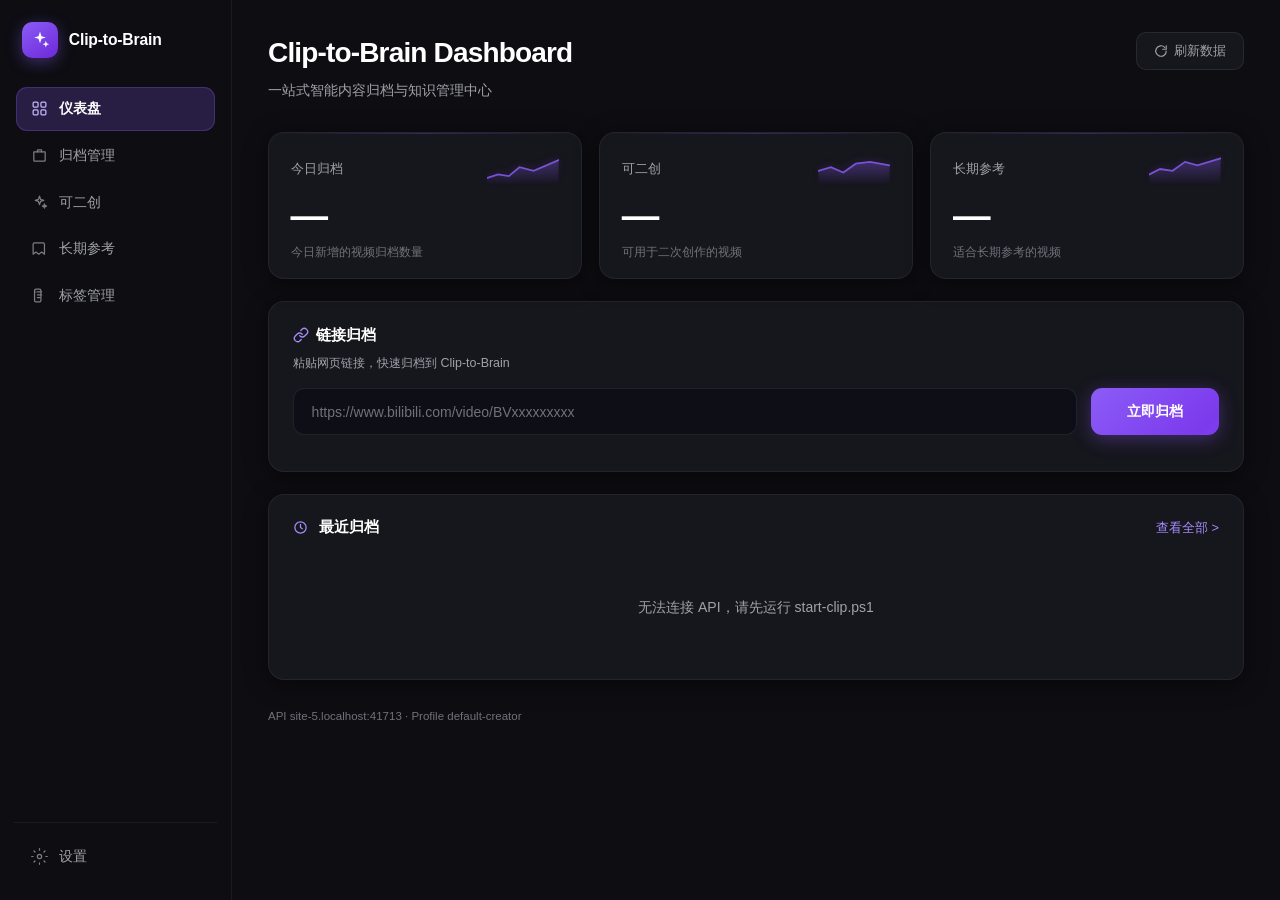
==== commit 56bc8761: "feat: refine dashboard UI to match mockup and update docs screenshot Align the Clip-to-Brain dashboa" ====
--- a/content-archiver-skill/web/clip-dashboard.html
+++ b/content-archiver-skill/web/clip-dashboard.html
@@ -6,152 +6,539 @@
   <title>Clip-to-Brain Dashboard</title>
   <style>
     :root {
-      --bg: #0d0d12; --sidebar: #12121a; --surface: #16161f; --surface2: #1c1c28;
-      --border: #2a2a3a; --text: #f0f0f5; --muted: #8b8b9e;
-      --accent: #8b5cf6; --accent2: #6366f1; --accent-glow: rgba(139,92,246,0.15);
-      --ok: #34d399; --warn: #fbbf24; --bili: #fb7299;
+      --bg: #0d0d12;
+      --sidebar: #0d0d12;
+      --surface: #16161d;
+      --surface2: #1c1c24;
+      --surface-hover: #22222c;
+      --border: rgba(255,255,255,0.06);
+      --border-light: rgba(255,255,255,0.08);
+      --text: #ffffff;
+      --muted: #a1a1aa;
+      --muted2: #71717a;
+      --accent: #8b5cf6;
+      --accent2: #a78bfa;
+      --accent-glow: rgba(139,92,246,0.18);
+      --accent-soft: rgba(139,92,246,0.14);
+      --ok: #34d399;
+      --warn: #fbbf24;
+      --bili: #fb7299;
+      --xhs: #ff2442;
+      --shadow: 0 4px 24px rgba(0,0,0,0.4);
     }
     * { box-sizing: border-box; margin: 0; padding: 0; }
-    body { font-family: -apple-system, BlinkMacSystemFont, "Segoe UI", Roboto, "PingFang SC", "Microsoft YaHei", sans-serif; background: var(--bg); color: var(--text); min-height: 100vh; line-height: 1.5; }
+    body {
+      font-family: "Inter", -apple-system, BlinkMacSystemFont, "Segoe UI", Roboto, "PingFang SC", "Microsoft YaHei", sans-serif;
+      background: radial-gradient(1200px 600px at 75% -8%, rgba(139,92,246,0.07), transparent 50%), var(--bg);
+      color: var(--text);
+      min-height: 100vh;
+      line-height: 1.5;
+      -webkit-font-smoothing: antialiased;
+    }
     .app { display: flex; min-height: 100vh; }
-    .sidebar { width: 220px; background: var(--sidebar); border-right: 1px solid var(--border); display: flex; flex-direction: column; padding: 1.25rem 0.75rem; flex-shrink: 0; }
-    .brand { display: flex; align-items: center; gap: 0.6rem; padding: 0 0.75rem 1.25rem; border-bottom: 1px solid var(--border); margin-bottom: 1rem; }
-    .brand-icon { width: 36px; height: 36px; background: linear-gradient(135deg, var(--accent), var(--accent2)); border-radius: 10px; display: grid; place-items: center; font-size: 1.1rem; }
-    .brand-name { font-weight: 700; font-size: 0.95rem; }
-    .nav { list-style: none; flex: 1; }
-    .nav li { padding: 0.65rem 0.85rem; border-radius: 10px; color: var(--muted); font-size: 0.9rem; cursor: pointer; display: flex; align-items: center; gap: 0.55rem; margin-bottom: 0.25rem; transition: background 0.15s; }
+
+    /* ── Sidebar ── */
+    .sidebar {
+      width: 232px;
+      background: var(--sidebar);
+      border-right: 1px solid var(--border);
+      display: flex;
+      flex-direction: column;
+      padding: 1.35rem 0.85rem;
+      flex-shrink: 0;
+    }
+    .brand {
+      display: flex;
+      align-items: center;
+      gap: 0.7rem;
+      padding: 0 0.5rem 1.35rem;
+      margin-bottom: 0.5rem;
+    }
+    .brand-icon {
+      width: 36px; height: 36px;
+      background: linear-gradient(145deg, #8b5cf6 0%, #6d28d9 100%);
+      border-radius: 10px;
+      display: grid; place-items: center;
+      box-shadow: 0 4px 16px rgba(139,92,246,0.4);
+    }
+    .brand-icon svg { width: 20px; height: 20px; fill: #fff; stroke: none; }
+    .brand-name { font-weight: 700; font-size: 0.98rem; letter-spacing: -0.01em; }
+    .nav { list-style: none; flex: 1; padding: 0 0.15rem; }
+    .nav li {
+      padding: 0.7rem 0.9rem;
+      border-radius: 11px;
+      color: var(--muted);
+      font-size: 0.875rem;
+      cursor: pointer;
+      display: flex;
+      align-items: center;
+      gap: 0.65rem;
+      margin-bottom: 0.2rem;
+      transition: all 0.18s ease;
+      position: relative;
+    }
     .nav li:hover { color: var(--text); background: rgba(255,255,255,0.04); }
-    .nav li.active { background: linear-gradient(135deg, rgba(139,92,246,0.35), rgba(99,102,241,0.25)); color: var(--text); font-weight: 600; }
-    .nav li .ico { width: 1.1rem; text-align: center; }
-    .sidebar-user { margin-top: auto; padding: 0.85rem; border-top: 1px solid var(--border); display: flex; align-items: center; gap: 0.65rem; }
-    .avatar { width: 36px; height: 36px; border-radius: 50%; background: linear-gradient(135deg, #4c1d95, var(--accent)); display: grid; place-items: center; font-size: 0.75rem; font-weight: 700; }
-    .user-meta { font-size: 0.8rem; }
-    .user-meta strong { display: block; font-size: 0.85rem; }
-    .user-meta span { color: var(--muted); font-size: 0.72rem; }
-    .pro-badge { margin-left: auto; font-size: 0.65rem; padding: 0.15rem 0.45rem; border-radius: 999px; background: var(--accent-glow); color: var(--accent); border: 1px solid rgba(139,92,246,0.35); }
-
-    .main { flex: 1; padding: 1.75rem 2rem 3rem; overflow-x: hidden; }
-    .view { display: none; }
+    .nav li.active {
+      background: rgba(139,92,246,0.22);
+      color: #fff;
+      font-weight: 600;
+      box-shadow: inset 0 0 0 1px rgba(139,92,246,0.28);
+    }
+    .nav li.active::before { display: none; }
+    .nav li .ico {
+      width: 18px; height: 18px;
+      display: grid; place-items: center;
+      opacity: 0.75;
+      flex-shrink: 0;
+    }
+    .nav li .ico svg { width: 17px; height: 17px; stroke: currentColor; fill: none; stroke-width: 1.75; stroke-linecap: round; stroke-linejoin: round; }
+    .nav li.active .ico { opacity: 1; color: #c4b5fd; }
+    .nav-bottom {
+      list-style: none;
+      padding: 0.75rem 0.15rem 0;
+      margin-top: auto;
+      border-top: 1px solid var(--border);
+    }
+    .nav-bottom li {
+      padding: 0.7rem 0.9rem;
+      border-radius: 11px;
+      color: var(--muted);
+      font-size: 0.875rem;
+      cursor: pointer;
+      display: flex;
+      align-items: center;
+      gap: 0.65rem;
+      transition: all 0.18s ease;
+    }
+    .nav-bottom li:hover { color: var(--text); background: rgba(255,255,255,0.04); }
+    .nav-bottom li.active {
+      background: rgba(139,92,246,0.22);
+      color: #fff;
+      font-weight: 600;
+    }
+    .nav-bottom li .ico { width: 18px; height: 18px; display: grid; place-items: center; opacity: 0.75; }
+    .nav-bottom li .ico svg { width: 17px; height: 17px; stroke: currentColor; fill: none; stroke-width: 1.75; stroke-linecap: round; }
+    .nav-bottom li.active .ico { opacity: 1; color: #c4b5fd; }
+
+    /* ── Main ── */
+    .main { flex: 1; padding: 2rem 2.25rem 2.5rem; overflow-x: hidden; background: var(--bg); }
+    .view { display: none; animation: fadeIn 0.25s ease; }
     .view.active { display: block; }
-    .page-head { display: flex; align-items: flex-start; justify-content: space-between; gap: 1rem; margin-bottom: 1.75rem; }
-    .page-head h1 { font-size: 1.65rem; font-weight: 700; letter-spacing: -0.02em; }
-    .page-head p { color: var(--muted); font-size: 0.9rem; margin-top: 0.35rem; max-width: 560px; }
-    .btn-ghost { border: 1px solid var(--border); background: var(--surface); color: var(--muted); border-radius: 10px; padding: 0.55rem 1rem; font-size: 0.85rem; cursor: pointer; }
-    .btn-ghost:hover { border-color: var(--accent); color: var(--text); }
-
-    .stats { display: grid; grid-template-columns: repeat(3, 1fr); gap: 1rem; margin-bottom: 1.5rem; }
-    .stat-card { background: var(--surface); border: 1px solid var(--border); border-radius: 14px; padding: 1.15rem 1.25rem; overflow: hidden; }
-    .stat-top { display: flex; justify-content: space-between; align-items: flex-start; }
-    .stat-icon { width: 32px; height: 32px; border-radius: 8px; background: var(--accent-glow); color: var(--accent); display: grid; place-items: center; }
-    .stat-label { color: var(--muted); font-size: 0.82rem; margin-top: 0.85rem; }
-    .stat-num { font-size: 2rem; font-weight: 700; margin-top: 0.15rem; }
-    .stat-hint { color: var(--muted); font-size: 0.75rem; margin-top: 0.5rem; }
-
-    .panel { background: var(--surface); border: 1px solid var(--border); border-radius: 14px; padding: 1.35rem 1.5rem; margin-bottom: 1.5rem; }
-    .panel-title { font-size: 1rem; font-weight: 600; margin-bottom: 1rem; display: flex; align-items: center; gap: 0.5rem; }
-    .archive-row { display: flex; gap: 0.75rem; align-items: stretch; }
-    .archive-row textarea { flex: 1; background: var(--bg); border: 1px solid var(--border); border-radius: 10px; color: var(--text); padding: 0.85rem 1rem; font-size: 0.92rem; outline: none; min-height: 48px; resize: none; font-family: inherit; }
-    .archive-row textarea:focus { border-color: var(--accent); box-shadow: 0 0 0 3px var(--accent-glow); }
-    .btn-primary { border: none; border-radius: 10px; padding: 0 1.5rem; min-width: 120px; font-size: 0.95rem; font-weight: 600; cursor: pointer; background: linear-gradient(135deg, var(--accent), var(--accent2)); color: #fff; }
-    .btn-primary:disabled { opacity: 0.5; cursor: not-allowed; }
-    .status { margin-top: 0.85rem; font-size: 0.88rem; color: var(--muted); white-space: pre-wrap; }
+    @keyframes fadeIn { from { opacity: 0; transform: translateY(4px); } to { opacity: 1; transform: none; } }
+
+    .page-head {
+      display: flex;
+      align-items: flex-start;
+      justify-content: space-between;
+      gap: 1.5rem;
+      margin-bottom: 1.85rem;
+    }
+    .page-head h1 { font-size: 1.75rem; font-weight: 700; letter-spacing: -0.03em; }
+    .page-head p { color: var(--muted); font-size: 0.875rem; margin-top: 0.4rem; line-height: 1.55; }
+    .btn-ghost {
+      border: 1px solid var(--border-light);
+      background: var(--surface);
+      color: var(--muted);
+      border-radius: 10px;
+      padding: 0.55rem 1.05rem;
+      font-size: 0.82rem;
+      cursor: pointer;
+      display: flex;
+      align-items: center;
+      gap: 0.4rem;
+      transition: all 0.15s;
+      white-space: nowrap;
+    }
+    .btn-ghost:hover { border-color: rgba(124,77,255,0.4); color: var(--text); }
+
+    /* ── Stats ── */
+    .stats {
+      display: grid;
+      grid-template-columns: repeat(3, 1fr);
+      gap: 1.1rem;
+      margin-bottom: 1.35rem;
+    }
+    .stat-card {
+      background: var(--surface);
+      border: 1px solid var(--border);
+      border-radius: 16px;
+      padding: 1.25rem 1.35rem 1.15rem;
+      box-shadow: var(--shadow);
+      position: relative;
+      overflow: hidden;
+    }
+    .stat-card::before {
+      content: "";
+      position: absolute;
+      top: 0; left: 0; right: 0;
+      height: 1px;
+      background: linear-gradient(90deg, transparent, rgba(124,77,255,0.3), transparent);
+    }
+    .stat-top { display: flex; justify-content: space-between; align-items: center; margin-bottom: 0.65rem; }
+    .stat-label { color: var(--muted); font-size: 0.82rem; font-weight: 500; }
+    .stat-num {
+      font-size: 2.35rem;
+      font-weight: 700;
+      letter-spacing: -0.04em;
+      margin: 0 0 0.45rem;
+      color: #fff;
+      line-height: 1.1;
+    }
+    .sparkline { opacity: 0.85; flex-shrink: 0; filter: drop-shadow(0 0 5px rgba(139,92,246,0.3)); }
+    .stat-hint { color: var(--muted2); font-size: 0.73rem; line-height: 1.4; }
+
+    /* ── Panels ── */
+    .panel {
+      background: var(--surface);
+      border: 1px solid var(--border);
+      border-radius: 16px;
+      padding: 1.35rem 1.5rem;
+      margin-bottom: 1.35rem;
+      box-shadow: var(--shadow);
+    }
+    .panel-title {
+      font-size: 0.95rem;
+      font-weight: 600;
+      margin-bottom: 1rem;
+      display: flex;
+      align-items: center;
+      gap: 0.45rem;
+      color: var(--text);
+    }
+    .panel-sub { color: var(--muted); font-size: 0.78rem; margin: -0.55rem 0 1rem; line-height: 1.5; }
+    .panel-title .ico { color: var(--accent2); display: grid; place-items: center; }
+    .panel-title .ico svg { width: 16px; height: 16px; stroke: var(--accent2); fill: none; stroke-width: 2; stroke-linecap: round; }
+
+    .archive-row {
+      display: flex;
+      gap: 0.85rem;
+      align-items: stretch;
+    }
+    .archive-row input,
+    .archive-row textarea {
+      flex: 1;
+      background: #0d0e16;
+      border: 1px solid var(--border-light);
+      border-radius: 11px;
+      color: var(--text);
+      padding: 0.9rem 1.1rem;
+      font-size: 0.875rem;
+      outline: none;
+      font-family: inherit;
+      transition: border-color 0.15s, box-shadow 0.15s;
+    }
+    .archive-row textarea { min-height: 50px; resize: none; line-height: 1.45; }
+    .archive-row input:focus,
+    .archive-row textarea:focus {
+      border-color: rgba(124,77,255,0.55);
+      box-shadow: 0 0 0 3px var(--accent-glow);
+    }
+    .archive-row input::placeholder,
+    .archive-row textarea::placeholder { color: var(--muted2); }
+    .btn-primary {
+      border: none;
+      border-radius: 11px;
+      padding: 0 1.65rem;
+      min-width: 128px;
+      font-size: 0.9rem;
+      font-weight: 600;
+      cursor: pointer;
+      background: linear-gradient(135deg, #8b5cf6 0%, #7c3aed 50%, #8b5cf6 100%);
+      background-size: 200% 100%;
+      color: #fff;
+      box-shadow: 0 4px 18px rgba(139,92,246,0.35);
+      transition: transform 0.15s, box-shadow 0.15s;
+      align-self: stretch;
+      display: flex;
+      align-items: center;
+      justify-content: center;
+    }
+    .btn-primary:hover:not(:disabled) {
+      transform: translateY(-1px);
+      box-shadow: 0 6px 22px rgba(124,77,255,0.45);
+    }
+    .btn-primary:disabled { opacity: 0.45; cursor: not-allowed; transform: none; }
+
+    .status { margin-top: 0.9rem; font-size: 0.85rem; color: var(--muted); white-space: pre-wrap; line-height: 1.55; }
     .status.ok { color: var(--ok); }
     .status.err { color: #f87171; }
 
-    .toolbar { display: flex; flex-wrap: wrap; gap: 0.65rem; margin-bottom: 1rem; align-items: center; }
-    .search { flex: 1; min-width: 200px; background: var(--bg); border: 1px solid var(--border); border-radius: 10px; color: var(--text); padding: 0.65rem 1rem; font-size: 0.88rem; outline: none; }
-    .search:focus { border-color: var(--accent); }
-    .chip { border: 1px solid var(--border); background: var(--bg); color: var(--muted); border-radius: 999px; padding: 0.35rem 0.85rem; font-size: 0.78rem; cursor: pointer; }
-    .chip.active { border-color: var(--accent); color: var(--accent); background: var(--accent-glow); }
-
-    .panel-head { display: flex; justify-content: space-between; align-items: center; margin-bottom: 1rem; }
-    .panel-head h2 { font-size: 1rem; font-weight: 600; display: flex; align-items: center; gap: 0.5rem; }
-    .archive-list { display: flex; flex-direction: column; gap: 0.65rem; }
-    .archive-item { display: flex; align-items: center; gap: 1rem; padding: 0.85rem 1rem; background: var(--surface2); border: 1px solid var(--border); border-radius: 12px; }
-    .archive-item:hover { border-color: rgba(139,92,246,0.4); }
-    .thumb { width: 112px; height: 64px; border-radius: 8px; flex-shrink: 0; background: linear-gradient(135deg, #1e1b4b, #4c1d95); display: grid; place-items: center; font-size: 1.5rem; position: relative; overflow: hidden; }
-    .thumb-dur { position: absolute; bottom: 4px; right: 6px; font-size: 0.65rem; color: #fff; z-index: 1; background: rgba(0,0,0,0.5); padding: 0.1rem 0.35rem; border-radius: 4px; }
-    .item-body { flex: 1; min-width: 0; }
-    .item-title { font-size: 0.92rem; font-weight: 600; white-space: nowrap; overflow: hidden; text-overflow: ellipsis; margin-bottom: 0.35rem; }
-    .item-path { font-size: 0.72rem; color: var(--muted); font-family: ui-monospace, monospace; white-space: nowrap; overflow: hidden; text-overflow: ellipsis; }
-    .item-tags { display: flex; flex-wrap: wrap; gap: 0.35rem; margin: 0.35rem 0; }
-    .tag { font-size: 0.68rem; padding: 0.12rem 0.45rem; border-radius: 999px; font-weight: 500; }
-    .tag.remix { background: rgba(139,92,246,0.25); color: #c4b5fd; }
-    .tag.ref { background: rgba(52,211,153,0.15); color: #6ee7b7; }
-    .tag.neutral { background: #2a2a3a; color: var(--muted); }
-    .tag.topic { background: rgba(99,102,241,0.2); color: #a5b4fc; }
-    .tag.pending { background: rgba(251,191,36,0.15); color: var(--warn); }
-    .item-meta { display: flex; align-items: center; gap: 0.65rem; font-size: 0.75rem; color: var(--muted); }
+    .panel-head {
+      display: flex;
+      justify-content: space-between;
+      align-items: center;
+      margin-bottom: 1.1rem;
+    }
+    .panel-head h2 {
+      font-size: 0.95rem;
+      font-weight: 600;
+      display: flex;
+      align-items: center;
+      gap: 0.45rem;
+    }
+    .panel-head a {
+      color: var(--accent2);
+      font-size: 0.8rem;
+      text-decoration: none;
+      font-weight: 500;
+    }
+    .panel-head a:hover { text-decoration: underline; }
+
+    /* ── Archive list ── */
+    .archive-list { display: flex; flex-direction: column; gap: 0.75rem; }
+    .archive-item {
+      display: flex;
+      align-items: center;
+      gap: 1rem;
+      padding: 0.9rem 1rem;
+      background: var(--surface2);
+      border: 1px solid var(--border);
+      border-radius: 14px;
+      transition: border-color 0.18s, background 0.18s;
+    }
+    .archive-item:hover {
+      border-color: rgba(124,77,255,0.28);
+      background: var(--surface-hover);
+    }
+    .thumb {
+      width: 120px; height: 68px;
+      border-radius: 10px;
+      flex-shrink: 0;
+      position: relative;
+      overflow: hidden;
+      background: linear-gradient(135deg, #312e81 0%, #581c87 40%, #7c2d12 100%);
+    }
+    .thumb-inner {
+      position: absolute; inset: 0;
+      background: linear-gradient(160deg, rgba(124,77,255,0.15) 0%, transparent 50%),
+                  url("data:image/svg+xml,%3Csvg xmlns='http://www.w3.org/2000/svg' width='40' height='40' viewBox='0 0 24 24' fill='none' stroke='rgba(255,255,255,0.25)' stroke-width='1.5'%3E%3Cpolygon points='5 3 19 12 5 21 5 3'/%3E%3C/svg%3E") center/28px no-repeat;
+    }
+    .thumb-dur {
+      position: absolute; bottom: 5px; right: 7px;
+      font-size: 0.62rem; color: #fff; z-index: 2;
+      background: rgba(0,0,0,0.72);
+      padding: 0.12rem 0.4rem;
+      border-radius: 4px;
+      font-weight: 500;
+      font-variant-numeric: tabular-nums;
+    }
+    .item-body { flex: 1; min-width: 0; padding: 0.1rem 0; }
+    .item-title {
+      font-size: 0.9rem;
+      font-weight: 600;
+      white-space: nowrap;
+      overflow: hidden;
+      text-overflow: ellipsis;
+      margin-bottom: 0.4rem;
+      letter-spacing: -0.01em;
+    }
+    .item-path {
+      font-size: 0.7rem;
+      color: var(--muted2);
+      font-family: ui-monospace, "Cascadia Code", monospace;
+      white-space: nowrap;
+      overflow: hidden;
+      text-overflow: ellipsis;
+      margin-bottom: 0.35rem;
+    }
+    .item-tags { display: flex; flex-wrap: wrap; gap: 0.35rem; margin-bottom: 0.4rem; }
+    .tag {
+      font-size: 0.65rem;
+      padding: 0.15rem 0.5rem;
+      border-radius: 999px;
+      font-weight: 600;
+      letter-spacing: 0.01em;
+    }
+    .tag.remix { background: rgba(139,92,246,0.2); color: #c4b5fd; border: 1px solid rgba(139,92,246,0.18); }
+    .tag.ref { background: rgba(52,211,153,0.12); color: #6ee7b7; border: 1px solid rgba(52,211,153,0.15); }
+    .tag.xhs { background: rgba(255,36,66,0.14); color: #fb7185; border: 1px solid rgba(255,36,66,0.22); }
+    .tag.bili-tag { background: rgba(251,114,153,0.12); color: #fb7299; border: 1px solid rgba(251,114,153,0.18); }
+    .tag.neutral { background: rgba(255,255,255,0.06); color: var(--muted); }
+    .tag.topic { background: rgba(255,255,255,0.06); color: #a1a1aa; border: 1px solid rgba(255,255,255,0.08); }
+    .tag.pending { background: rgba(251,191,36,0.12); color: #fcd34d; }
+    .item-meta { display: flex; align-items: center; gap: 0.5rem; font-size: 0.73rem; color: var(--muted); }
+    .platform { display: inline-flex; align-items: center; gap: 0.3rem; font-weight: 600; }
     .platform.bili { color: var(--bili); }
-    .item-time { margin-left: auto; flex-shrink: 0; font-size: 0.78rem; color: var(--muted); }
-
-    .topic-grid { display: grid; grid-template-columns: repeat(auto-fill, minmax(280px, 1fr)); gap: 1rem; }
-    .topic-card { background: var(--surface2); border: 1px solid var(--border); border-radius: 12px; padding: 1.1rem; }
-    .topic-card h3 { font-size: 0.95rem; margin-bottom: 0.5rem; line-height: 1.4; }
-    .topic-card p { font-size: 0.8rem; color: var(--muted); margin-bottom: 0.75rem; }
-
-    .settings-grid { display: grid; grid-template-columns: repeat(auto-fill, minmax(260px, 1fr)); gap: 1rem; margin-bottom: 1.5rem; }
-    .profile-card { background: var(--surface2); border: 2px solid var(--border); border-radius: 12px; padding: 1.1rem; cursor: pointer; transition: border-color 0.15s; }
-    .profile-card:hover { border-color: rgba(139,92,246,0.5); }
-    .profile-card.selected { border-color: var(--accent); background: rgba(139,92,246,0.08); }
-    .profile-card h3 { font-size: 0.95rem; margin-bottom: 0.35rem; }
-    .profile-card p { font-size: 0.8rem; color: var(--muted); line-height: 1.45; }
-    .profile-card .meta { font-size: 0.72rem; color: var(--accent); margin-top: 0.65rem; }
-    .info-row { display: flex; justify-content: space-between; padding: 0.75rem 0; border-bottom: 1px solid var(--border); font-size: 0.88rem; }
-    .info-row span:last-child { color: var(--muted); font-family: ui-monospace, monospace; font-size: 0.78rem; max-width: 60%; text-align: right; word-break: break-all; }
-
-    .empty { text-align: center; padding: 2rem; color: var(--muted); font-size: 0.9rem; }
-    footer { color: var(--muted); font-size: 0.75rem; margin-top: 1.5rem; }
-
+    .platform-dot {
+      width: 14px; height: 14px;
+      border-radius: 4px;
+      background: var(--bili);
+      display: inline-grid; place-items: center;
+      font-size: 0.55rem; color: #fff; font-weight: 800;
+    }
+    .item-time { flex-shrink: 0; font-size: 0.78rem; color: var(--muted2); min-width: 52px; text-align: right; }
+    .item-menu {
+      color: var(--muted2);
+      padding: 0.35rem 0.5rem;
+      cursor: default;
+      font-size: 1.1rem;
+      letter-spacing: 0.05em;
+      line-height: 1;
+      opacity: 0.6;
+    }
+    .archive-item:hover .item-menu { opacity: 1; }
+
+    /* ── Toolbar / library ── */
+    .toolbar { display: flex; flex-wrap: wrap; gap: 0.6rem; margin-bottom: 1.1rem; align-items: center; }
+    .search {
+      flex: 1; min-width: 220px;
+      background: #0d0e16;
+      border: 1px solid var(--border-light);
+      border-radius: 11px;
+      color: var(--text);
+      padding: 0.7rem 1rem;
+      font-size: 0.85rem;
+      outline: none;
+    }
+    .search:focus { border-color: rgba(124,77,255,0.45); }
+    .chip {
+      border: 1px solid var(--border-light);
+      background: transparent;
+      color: var(--muted);
+      border-radius: 999px;
+      padding: 0.38rem 0.9rem;
+      font-size: 0.78rem;
+      cursor: pointer;
+      transition: all 0.15s;
+    }
+    .chip:hover { border-color: rgba(124,77,255,0.35); color: var(--text); }
+    .chip.active {
+      border-color: rgba(124,77,255,0.5);
+      color: var(--accent2);
+      background: var(--accent-soft);
+    }
+
+    /* ── Topics grid ── */
+    .topic-grid { display: grid; grid-template-columns: repeat(auto-fill, minmax(300px, 1fr)); gap: 1rem; }
+    .topic-card {
+      background: var(--surface2);
+      border: 1px solid var(--border);
+      border-radius: 14px;
+      padding: 1.2rem;
+      transition: border-color 0.15s;
+    }
+    .topic-card:hover { border-color: rgba(124,77,255,0.3); }
+    .topic-card h3 { font-size: 0.92rem; margin-bottom: 0.45rem; line-height: 1.45; font-weight: 600; }
+    .topic-card p { font-size: 0.75rem; color: var(--muted2); margin-bottom: 0.75rem; font-family: ui-monospace, monospace; }
+
+    /* ── Settings ── */
+    .settings-grid { display: grid; grid-template-columns: repeat(auto-fill, minmax(272px, 1fr)); gap: 1rem; margin-bottom: 1.25rem; }
+    .profile-card {
+      background: var(--surface2);
+      border: 1.5px solid var(--border);
+      border-radius: 14px;
+      padding: 1.2rem;
+      cursor: pointer;
+      transition: all 0.18s;
+    }
+    .profile-card:hover { border-color: rgba(124,77,255,0.35); transform: translateY(-1px); }
+    .profile-card.selected {
+      border-color: var(--accent);
+      background: linear-gradient(145deg, rgba(124,77,255,0.1) 0%, rgba(124,77,255,0.03) 100%);
+      box-shadow: 0 0 0 1px rgba(124,77,255,0.2);
+    }
+    .profile-card h3 { font-size: 0.92rem; margin-bottom: 0.4rem; font-weight: 600; }
+    .profile-card p { font-size: 0.8rem; color: var(--muted); line-height: 1.5; }
+    .profile-card .meta { font-size: 0.7rem; color: var(--accent2); margin-top: 0.7rem; font-weight: 500; }
+    .info-row {
+      display: flex;
+      justify-content: space-between;
+      align-items: center;
+      padding: 0.85rem 0;
+      border-bottom: 1px solid var(--border);
+      font-size: 0.85rem;
+      gap: 1rem;
+    }
+    .info-row:last-child { border-bottom: none; }
+    .info-row span:first-child { color: var(--muted); flex-shrink: 0; }
+    .info-row span:last-child { color: var(--text); font-family: ui-monospace, monospace; font-size: 0.76rem; text-align: right; word-break: break-all; }
+
+    .empty { text-align: center; padding: 2.5rem 1rem; color: var(--muted); font-size: 0.875rem; }
+    footer { color: var(--muted2); font-size: 0.72rem; margin-top: 1.75rem; }
+
+    @media (max-width: 960px) {
+      .stats { grid-template-columns: 1fr; }
+    }
     @media (max-width: 768px) {
       .sidebar { display: none; }
       .main { padding: 1.25rem; }
-      .stats { grid-template-columns: 1fr; }
       .archive-row { flex-direction: column; }
-      .btn-primary { width: 100%; padding: 0.85rem; }
-      .thumb { width: 80px; height: 48px; }
+      .btn-primary { width: 100%; min-height: 48px; }
+      .thumb { width: 96px; height: 54px; }
     }
   </style>
 </head>
 <body>
   <div class="app">
     <aside class="sidebar">
-      <div class="brand"><div class="brand-icon">🧠</div><div class="brand-name">Clip-to-Brain</div></div>
+      <div class="brand">
+        <div class="brand-icon">
+          <svg viewBox="0 0 24 24"><path d="M12 2l1.8 5.5L19 9l-5.2 1.5L12 16l-1.8-5.5L5 9l5.2-1.5L12 2zM19 13l1 3 3 1-3 1-1 3-1-3-3-1 3-1 1-3z"/></svg>
+        </div>
+        <div class="brand-name">Clip-to-Brain</div>
+      </div>
       <ul class="nav" id="nav">
-        <li class="active" data-view="dashboard"><span class="ico">▦</span> 仪表盘</li>
-        <li data-view="library"><span class="ico">📁</span> 归档库</li>
-        <li data-view="topics"><span class="ico">✨</span> 选题卡</li>
-        <li data-view="settings"><span class="ico">⚙</span> 设置</li>
+        <li class="active" data-view="dashboard"><span class="ico"><svg viewBox="0 0 24 24"><rect x="3" y="3" width="7" height="7" rx="1.5"/><rect x="14" y="3" width="7" height="7" rx="1.5"/><rect x="3" y="14" width="7" height="7" rx="1.5"/><rect x="14" y="14" width="7" height="7" rx="1.5"/></svg></span> 仪表盘</li>
+        <li data-view="library" data-filter="all"><span class="ico"><svg viewBox="0 0 24 24"><path d="M4 7h16v12a1 1 0 01-1 1H5a1 1 0 01-1-1V7z"/><path d="M9 7V5a1 1 0 011-1h4a1 1 0 011 1v2"/></svg></span> 归档管理</li>
+        <li data-view="library" data-filter="remix"><span class="ico"><svg viewBox="0 0 24 24"><path d="M12 3l1.5 4.5L18 9l-4.5 1.5L12 15l-1.5-4.5L6 9l4.5-1.5L12 3z"/><path d="M19 14l.75 2.25L22 17l-2.25.75L19 20l-.75-2.25L16 17l2.25-.75L19 14z"/></svg></span> 可二创</li>
+        <li data-view="library" data-filter="ref"><span class="ico"><svg viewBox="0 0 24 24"><path d="M6 4h11a2 2 0 012 2v14l-4-3-4 3-4-3-4 3V6a2 2 0 012-2z"/></svg></span> 长期参考</li>
+        <li data-view="topics"><span class="ico"><svg viewBox="0 0 24 24"><path d="M7 7h.01M7 3h5c1.1 0 2 .9 2 2v14a2 2 0 01-2 2H7a2 2 0 01-2-2V5a2 2 0 012-2z"/><path d="M9 7h6M9 11h6M9 15h4"/></svg></span> 标签管理</li>
       </ul>
-      <div class="sidebar-user">
-        <div class="avatar">Yu</div>
-        <div class="user-meta"><strong>YuYe</strong><span>AI 创作者</span></div>
-        <span class="pro-badge">Pro</span>
-      </div>
+      <ul class="nav-bottom" id="navBottom">
+        <li data-view="settings"><span class="ico"><svg viewBox="0 0 24 24"><circle cx="12" cy="12" r="3"/><path d="M12 1v2M12 21v2M4.22 4.22l1.42 1.42M18.36 18.36l1.42 1.42M1 12h2M21 12h2M4.22 19.78l1.42-1.42M18.36 5.64l1.42-1.42"/></svg></span> 设置</li>
+      </ul>
     </aside>
 
     <main class="main">
       <!-- Dashboard -->
       <div id="view-dashboard" class="view active">
         <div class="page-head">
-          <div><h1>Clip-to-Brain Dashboard</h1><p>一站式视频内容归档与灵感管理中心</p></div>
-          <button type="button" class="btn-ghost" id="refreshBtn">↻ 刷新数据</button>
+          <div>
+            <h1>Clip-to-Brain Dashboard</h1>
+            <p>一站式智能内容归档与知识管理中心</p>
+          </div>
+          <button type="button" class="btn-ghost" id="refreshBtn"><svg width="14" height="14" viewBox="0 0 24 24" fill="none" stroke="currentColor" stroke-width="2" stroke-linecap="round"><path d="M21 12a9 9 0 11-2.64-6.36"/><path d="M21 3v6h-6"/></svg> 刷新数据</button>
         </div>
         <div class="stats">
-          <div class="stat-card"><div class="stat-top"><div class="stat-icon">📥</div></div><div class="stat-label">今日归档</div><div class="stat-num" id="sTotal">—</div><div class="stat-hint">今日新增入库笔记</div></div>
-          <div class="stat-card"><div class="stat-top"><div class="stat-icon">✨</div></div><div class="stat-label">可二创</div><div class="stat-num" id="sRemix">—</div><div class="stat-hint">适合二次创作的内容</div></div>
-          <div class="stat-card"><div class="stat-top"><div class="stat-icon">📚</div></div><div class="stat-label">长期参考</div><div class="stat-num" id="sRef">—</div><div class="stat-hint">近 7 日共 <span id="sPeriod">—</span> 条</div></div>
+          <div class="stat-card">
+            <div class="stat-top">
+              <div class="stat-label">今日归档</div>
+              <svg class="sparkline" width="72" height="32" viewBox="0 0 80 36"><defs><linearGradient id="g1" x1="0" y1="0" x2="0" y2="1"><stop offset="0%" stop-color="#8b5cf6" stop-opacity="0.35"/><stop offset="100%" stop-color="#8b5cf6" stop-opacity="0"/></linearGradient></defs><path d="M0 28 L12 24 L24 26 L36 16 L52 20 L80 8 L80 36 L0 36 Z" fill="url(#g1)"/><path d="M0 28 L12 24 L24 26 L36 16 L52 20 L80 8" fill="none" stroke="#8b5cf6" stroke-width="2" stroke-linecap="round"/></svg>
+            </div>
+            <div class="stat-num" id="sTotal">—</div>
+            <div class="stat-hint">今日新增的视频归档数量</div>
+          </div>
+          <div class="stat-card">
+            <div class="stat-top">
+              <div class="stat-label">可二创</div>
+              <svg class="sparkline" width="72" height="32" viewBox="0 0 80 36"><defs><linearGradient id="g2" x1="0" y1="0" x2="0" y2="1"><stop offset="0%" stop-color="#8b5cf6" stop-opacity="0.35"/><stop offset="100%" stop-color="#8b5cf6" stop-opacity="0"/></linearGradient></defs><path d="M0 20 L14 16 L28 22 L42 12 L58 10 L80 14 L80 36 L0 36 Z" fill="url(#g2)"/><path d="M0 20 L14 16 L28 22 L42 12 L58 10 L80 14" fill="none" stroke="#8b5cf6" stroke-width="2" stroke-linecap="round"/></svg>
+            </div>
+            <div class="stat-num" id="sRemix">—</div>
+            <div class="stat-hint">可用于二次创作的视频</div>
+          </div>
+          <div class="stat-card">
+            <div class="stat-top">
+              <div class="stat-label">长期参考</div>
+              <svg class="sparkline" width="72" height="32" viewBox="0 0 80 36"><defs><linearGradient id="g3" x1="0" y1="0" x2="0" y2="1"><stop offset="0%" stop-color="#8b5cf6" stop-opacity="0.35"/><stop offset="100%" stop-color="#8b5cf6" stop-opacity="0"/></linearGradient></defs><path d="M0 24 L12 18 L26 20 L40 10 L54 14 L80 6 L80 36 L0 36 Z" fill="url(#g3)"/><path d="M0 24 L12 18 L26 20 L40 10 L54 14 L80 6" fill="none" stroke="#8b5cf6" stroke-width="2" stroke-linecap="round"/></svg>
+            </div>
+            <div class="stat-num" id="sRef">—</div>
+            <div class="stat-hint">适合长期参考的视频</div>
+          </div>
         </div>
         <section class="panel">
-          <div class="panel-title">🔗 丢链归档</div>
+          <div class="panel-title"><span class="ico"><svg viewBox="0 0 24 24"><path d="M10 13a5 5 0 007.54.54l3-3a5 5 0 00-7.07-7.07l-1.72 1.71"/><path d="M14 11a5 5 0 00-7.54-.54l-3 3a5 5 0 007.07 7.07l1.71-1.71"/></svg></span> 链接归档</div>
+          <p class="panel-sub">粘贴网页链接，快速归档到 Clip-to-Brain</p>
           <div class="archive-row">
-            <textarea id="clipInput" rows="1" placeholder="粘贴视频号 / 小红书 / B站 / 抖音链接，或长文正文…"></textarea>
+            <input type="text" id="clipInput" placeholder="https://www.bilibili.com/video/BVxxxxxxxxx" />
             <button id="clipBtn" type="button" class="btn-primary">立即归档</button>
           </div>
           <div id="clipStatus" class="status" aria-live="polite"></div>
         </section>
         <section class="panel">
-          <div class="panel-head"><h2>🕐 最近归档</h2></div>
+          <div class="panel-head">
+            <h2><svg width="15" height="15" viewBox="0 0 24 24" fill="none" stroke="var(--accent2)" stroke-width="2" stroke-linecap="round" style="vertical-align:-2px;margin-right:4px"><circle cx="12" cy="12" r="9"/><path d="M12 7v5l3 2"/></svg>最近归档</h2>
+            <a href="#" id="viewAllLink">查看全部 &gt;</a>
+          </div>
           <div class="archive-list" id="recentList"><div class="empty">加载中…</div></div>
         </section>
       </div>
@@ -159,8 +546,8 @@
       <!-- Library -->
       <div id="view-library" class="view">
         <div class="page-head">
-          <div><h1>归档库</h1><p>浏览 YuYe 知识库中所有已归档内容，支持搜索与评级筛选</p></div>
-          <button type="button" class="btn-ghost" id="libraryRefresh">↻ 刷新</button>
+          <div><h1 id="libraryTitle">归档管理</h1><p>浏览已归档的视频与灵感内容</p></div>
+          <button type="button" class="btn-ghost" id="libraryRefresh">🕐 刷新</button>
         </div>
         <div class="toolbar">
           <input type="search" class="search" id="librarySearch" placeholder="搜索标题、作者、路径…" />
@@ -174,8 +561,8 @@
       <!-- Topics -->
       <div id="view-topics" class="view">
         <div class="page-head">
-          <div><h1>选题卡</h1><p>高价值内容自动生成的二创选题 stub，在 Obsidian 中继续开写</p></div>
-          <button type="button" class="btn-ghost" id="topicsRefresh">↻ 刷新</button>
+          <div><h1>标签管理</h1><p>选题卡与内容标签 · 高价值归档自动生成的二创 stub</p></div>
+          <button type="button" class="btn-ghost" id="topicsRefresh">🕐 刷新</button>
         </div>
         <div class="topic-grid" id="topicsGrid"><div class="empty">加载中…</div></div>
       </div>
@@ -186,86 +573,123 @@
           <div><h1>设置</h1><p>Profile 人设决定「XXX可写」风格；归档时使用所选 Profile</p></div>
         </div>
         <section class="panel">
-          <div class="panel-title">👤 Profile 人设</div>
+          <div class="panel-title"><span class="ico"><svg viewBox="0 0 24 24"><path d="M20 21v-2a4 4 0 00-4-4H8a4 4 0 00-4 4v2"/><circle cx="12" cy="7" r="4"/></svg></span> Profile 人设</div>
           <div class="settings-grid" id="profileGrid"><div class="empty">加载中…</div></div>
         </section>
         <section class="panel">
-          <div class="panel-title">📂 知识库</div>
+          <div class="panel-title"><span class="ico"><svg viewBox="0 0 24 24"><path d="M4 7h16v12a1 1 0 01-1 1H5a1 1 0 01-1-1V7z"/><path d="M9 7V5a1 1 0 011-1h4a1 1 0 011 1v2"/></svg></span> 知识库</div>
           <div id="vaultInfo"></div>
         </section>
       </div>
 
-      <footer>API: <span id="apiBase"></span> · Profile: <span id="footerProfile">—</span></footer>
+      <footer>API <span id="apiBase"></span> · Profile <span id="footerProfile">—</span></footer>
     </main>
   </div>
 
   <script>
     const API = location.origin;
     const PROFILE_KEY = "clip_profile";
+    const HIDDEN_PROFILES = new Set(["yuye", "予野YuYe", "予野"]);
     let cacheItems = [];
     let libraryFilter = "all";
 
-    document.getElementById("apiBase").textContent = API;
+    document.getElementById("apiBase").textContent = API.replace(/^https?:\/\//, "");
 
     function getProfile() {
-      return localStorage.getItem(PROFILE_KEY) || "default-creator";
+      const p = localStorage.getItem(PROFILE_KEY) || "default-creator";
+      return HIDDEN_PROFILES.has(p) ? "default-creator" : p;
     }
     function setProfile(id) {
+      if (HIDDEN_PROFILES.has(id)) return;
       localStorage.setItem(PROFILE_KEY, id);
       document.getElementById("footerProfile").textContent = id;
     }
+    if (HIDDEN_PROFILES.has(localStorage.getItem(PROFILE_KEY))) {
+      localStorage.setItem(PROFILE_KEY, "default-creator");
+    }
     document.getElementById("footerProfile").textContent = getProfile();
 
     function escapeHtml(s) {
       return (s || "").replace(/&/g, "&amp;").replace(/</g, "&lt;").replace(/>/g, "&gt;").replace(/"/g, "&quot;");
     }
-    function platformIcon(p) {
+
+    function topicTags(item, withPlatform) {
+      const tags = [];
+      const r = item.value_rating || "";
+      if (r.includes("可二创")) tags.push({ cls: "remix", text: "可二创" });
+      else if (r.includes("长期参考") || r.includes("长久参考") || r.includes("值得")) tags.push({ cls: "ref", text: "长久参考" });
+      else if (r) tags.push({ cls: "neutral", text: r });
+      const path = item.relative_path || "";
+      if (path.includes("VideoNotes") || path.includes("AI") || /AI|绘画/i.test(item.title || "")) {
+        tags.push({ cls: "topic", text: guessTopicTag(item.title) });
+      }
+      if (withPlatform && item.platform) {
+        const pf = platformInfo(item.platform);
+        tags.push({ cls: pf.tagCls, text: pf.name });
+      }
+      if (item.status) tags.push({ cls: "pending", text: item.status });
+      return tags;
+    }
+    function guessTopicTag(title) {
+      const t = title || "";
+      if (/AI|GPT|ChatGPT|Codex|图像|抽卡/i.test(t)) return "AI 绘画";
+      if (/教程|方法/i.test(t)) return "教程";
+      return "内容";
+    }
+
+    function platformInfo(p) {
       const s = (p || "").toLowerCase();
-      if (s.includes("b站") || s.includes("bilibili")) return { emoji: "📺", cls: "bili", name: "bilibili" };
-      if (s.includes("小红书")) return { emoji: "📕", cls: "", name: "小红书" };
-      if (s.includes("视频号") || s.includes("微信")) return { emoji: "💬", cls: "", name: "视频号" };
-      if (s.includes("抖音")) return { emoji: "🎵", cls: "", name: "抖音" };
-      return { emoji: "🔗", cls: "", name: p || "链接" };
-    }
-    function tagClass(rating) {
-      if ((rating || "").includes("可二创")) return "remix";
-      if ((rating || "").includes("长期参考") || (rating || "").includes("值得")) return "ref";
-      return "neutral";
-    }
+      if (s.includes("b站") || s.includes("bilibili")) return { name: "bilibili", cls: "bili", tagCls: "bili-tag", dot: "B" };
+      if (s.includes("小红书")) return { name: "小红书", cls: "", tagCls: "xhs", dot: "红" };
+      if (s.includes("视频号") || s.includes("微信")) return { name: "视频号", cls: "", tagCls: "neutral", dot: "微" };
+      if (s.includes("抖音")) return { name: "抖音", cls: "", tagCls: "neutral", dot: "抖" };
+      return { name: p || "链接", cls: "", tagCls: "neutral", dot: "链" };
+    }
+
     function relativeTime(dateStr) {
       if (!dateStr) return "";
-      const diff = Math.floor((new Date() - new Date(dateStr + "T12:00:00")) / 86400000);
-      if (diff === 0) return "今天";
-      if (diff === 1) return "1 天前";
-      if (diff < 7) return `${diff} 天前`;
-      if (diff < 30) return `${Math.floor(diff / 7)} 周前`;
-      return dateStr;
+      const then = new Date(dateStr + "T12:00:00");
+      const diffMs = Date.now() - then.getTime();
+      const mins = Math.floor(diffMs / 60000);
+      const hours = Math.floor(diffMs / 3600000);
+      const days = Math.floor(diffMs / 86400000);
+      if (mins < 60) return `${Math.max(1, mins)} 分钟前`;
+      if (hours < 24) return `${hours} 小时前`;
+      if (days === 1) return "昨天";
+      if (days < 7) return `${days} 天前`;
+      if (days < 14) return "1 周前";
+      return dateStr.slice(5);
+    }
+
+    function fakeDuration(dateStr) {
+      const h = (dateStr || "").charCodeAt(8) || 0;
+      const m = (dateStr || "").charCodeAt(9) || 0;
+      return `${10 + (h % 8)}:${String(m % 60).padStart(2, "0")}`;
     }
 
     function renderArchiveItem(item, showPath) {
-      const pf = platformIcon(item.platform);
+      const pf = platformInfo(item.platform);
+      const tags = topicTags(item, !showPath);
       const el = document.createElement("div");
       el.className = "archive-item";
       el.innerHTML = `
-        <div class="thumb">${pf.emoji}<span class="thumb-dur">${item.date || ""}</span></div>
+        <div class="thumb"><div class="thumb-inner"></div><span class="thumb-dur">${fakeDuration(item.date)}</span></div>
         <div class="item-body">
           <div class="item-title" title="${escapeHtml(item.title)}">${escapeHtml(item.title)}</div>
           ${showPath ? `<div class="item-path">${escapeHtml(item.relative_path)}</div>` : ""}
-          <div class="item-tags">
-            <span class="tag ${tagClass(item.value_rating)}">${escapeHtml(item.value_rating || "—")}</span>
-            ${item.status ? `<span class="tag pending">${escapeHtml(item.status)}</span>` : ""}
-          </div>
-          <div class="item-meta">
-            <span class="platform ${pf.cls}">${pf.emoji} ${escapeHtml(pf.name)}</span>
+          <div class="item-tags">${tags.map((t) => `<span class="tag ${t.cls}">${escapeHtml(t.text)}</span>`).join("")}</div>
+          ${showPath ? `<div class="item-meta">
+            <span class="platform ${pf.cls}"><span class="platform-dot">${pf.dot}</span> ${escapeHtml(pf.name)}</span>
             ${item.author ? `<span>${escapeHtml(item.author)}</span>` : ""}
-          </div>
+          </div>` : ""}
         </div>
-        <div class="item-time">${relativeTime(item.date)}</div>`;
+        <div class="item-time">${relativeTime(item.date)}</div>
+        <div class="item-menu">⋮</div>`;
       return el;
     }
 
-    function renderList(containerId, items, limit, showPath) {
-      const list = document.getElementById(containerId);
+    function renderList(id, items, limit, showPath) {
+      const list = document.getElementById(id);
       list.innerHTML = "";
       if (!items.length) {
         list.innerHTML = '<div class="empty">暂无记录</div>';
@@ -278,7 +702,7 @@
       const q = (document.getElementById("librarySearch").value || "").trim().toLowerCase();
       let items = cacheItems.slice();
       if (libraryFilter === "remix") items = items.filter((i) => (i.value_rating || "").includes("可二创"));
-      if (libraryFilter === "ref") items = items.filter((i) => (i.value_rating || "").includes("长期参考") || (i.value_rating || "").includes("值得"));
+      if (libraryFilter === "ref") items = items.filter((i) => /长期参考|值得/.test(i.value_rating || ""));
       if (q) {
         items = items.filter((i) =>
           [i.title, i.author, i.platform, i.relative_path, i.value_rating].some((f) => (f || "").toLowerCase().includes(q))
@@ -289,7 +713,9 @@
 
     function renderTopics() {
       const grid = document.getElementById("topicsGrid");
-      const topics = cacheItems.filter((i) => i.relative_path.includes("04-viral-topics/_inbox") && !i.relative_path.endsWith("_content_index.md") && !i.relative_path.endsWith("_template.md"));
+      const topics = cacheItems.filter(
+        (i) => i.relative_path.includes("04-viral-topics/_inbox") && !i.relative_path.endsWith("_content_index.md") && !i.relative_path.endsWith("_template.md")
+      );
       grid.innerHTML = "";
       if (!topics.length) {
         grid.innerHTML = '<div class="empty">暂无选题卡。归档「可二创 / 长期参考」内容后会自动生成</div>';
@@ -304,8 +730,7 @@
           <div class="item-tags">
             <span class="tag pending">${escapeHtml(item.status || "待写")}</span>
             <span class="tag topic">选题卡</span>
-          </div>
-          <div class="item-meta"><span>${relativeTime(item.date)}</span></div>`;
+          </div>`;
         grid.appendChild(card);
       });
     }
@@ -317,10 +742,14 @@
       const vault = document.getElementById("vaultInfo");
       grid.innerHTML = "";
       const current = getProfile();
-      (data.profiles || []).forEach((p) => {
+      const profiles = (data.profiles || []).filter((p) => !HIDDEN_PROFILES.has(p.id));
+      profiles.forEach((p) => {
         const card = document.createElement("div");
         card.className = "profile-card" + (p.id === current ? " selected" : "");
-        card.innerHTML = `<h3>${escapeHtml(p.label)}</h3><p>${escapeHtml(p.persona)}</p><div class="meta">${p.id}${p.default ? " · 默认" : ""}${p.create_topic_card ? "" : " · 不生成选题卡"}</div>`;
+        card.innerHTML = `
+          <h3>${escapeHtml(p.label)}</h3>
+          <p>${escapeHtml(p.persona)}</p>
+          <div class="meta">${escapeHtml(p.id)}${p.default && !HIDDEN_PROFILES.has(data.default_profile) ? " · 默认" : ""}${p.create_topic_card ? "" : " · 不生成选题卡"}</div>`;
         card.addEventListener("click", () => {
           setProfile(p.id);
           document.querySelectorAll(".profile-card").forEach((c) => c.classList.remove("selected"));
@@ -328,11 +757,11 @@
         });
         grid.appendChild(card);
       });
-      if (!data.profiles?.length) grid.innerHTML = '<div class="empty">无法加载 Profile</div>';
+      if (!profiles.length) grid.innerHTML = '<div class="empty">无法加载 Profile</div>';
       vault.innerHTML = `
         <div class="info-row"><span>Vault 名称</span><span>${escapeHtml(data.vault_name || "YuYe")}</span></div>
         <div class="info-row"><span>知识库路径</span><span>${escapeHtml(data.YuYe_root || "—")}</span></div>
-        <div class="info-row"><span>默认 Profile</span><span>${escapeHtml(data.default_profile || "—")}</span></div>
+        <div class="info-row"><span>默认 Profile</span><span>${escapeHtml(HIDDEN_PROFILES.has(data.default_profile) ? "default-creator" : data.default_profile)}</span></div>
         <div class="info-row"><span>当前 Profile</span><span>${escapeHtml(getProfile())}</span></div>`;
     }
 
@@ -343,9 +772,8 @@
       document.getElementById("sTotal").textContent = s.today_total ?? 0;
       document.getElementById("sRemix").textContent = s.today_remixable ?? 0;
       document.getElementById("sRef").textContent = s.today_long_ref ?? 0;
-      document.getElementById("sPeriod").textContent = s.period_total ?? 0;
       cacheItems = data.items || [];
-      renderList("recentList", cacheItems, 12, false);
+      renderList("recentList", cacheItems.filter((i) => !i.relative_path.includes("_inbox")), 8, false);
       filterLibraryItems();
       renderTopics();
     }
@@ -367,13 +795,29 @@
           if (result.topic_path) msg += `\n📝 ${result.topic_path}`;
           statusEl.textContent = msg;
           statusEl.className = "status ok";
-          loadStats(7);
           loadStats(90);
           return;
         }
         throw new Error(result.error || result.next_step || "归档失败");
       }
       throw new Error("超时");
+    }
+
+    function switchView(view, filter) {
+      document.querySelectorAll("#nav li, #navBottom li").forEach((n) => {
+        const match = n.dataset.view === view && (view !== "library" || (n.dataset.filter || "all") === (filter || libraryFilter));
+        n.classList.toggle("active", match);
+      });
+      document.querySelectorAll(".view").forEach((v) => v.classList.toggle("active", v.id === `view-${view}`));
+      if (view === "library") {
+        libraryFilter = filter || libraryFilter;
+        const titles = { all: "归档管理", remix: "可二创", ref: "长期参考" };
+        document.getElementById("libraryTitle").textContent = titles[libraryFilter] || "归档管理";
+        document.querySelectorAll(".chip[data-filter]").forEach((c) => c.classList.toggle("active", c.dataset.filter === libraryFilter));
+        filterLibraryItems();
+      }
+      if (view === "settings") loadProfiles().catch(() => {});
+      if (view === "topics") renderTopics();
     }
 
     document.getElementById("clipBtn").addEventListener("click", async () => {
@@ -401,26 +845,21 @@
       }
     });
 
-    document.querySelectorAll("#nav li").forEach((li) => {
-      li.addEventListener("click", () => {
-        const view = li.dataset.view;
-        document.querySelectorAll("#nav li").forEach((n) => n.classList.toggle("active", n === li));
-        document.querySelectorAll(".view").forEach((v) => v.classList.toggle("active", v.id === `view-${view}`));
-        if (view === "settings") loadProfiles().catch(() => {});
-        if (view === "library") loadStats(90).catch(() => {});
-        if (view === "topics") renderTopics();
-      });
+    document.querySelectorAll("#nav li, #navBottom li").forEach((li) => {
+      li.addEventListener("click", () => switchView(li.dataset.view, li.dataset.filter || "all"));
     });
-
+    document.getElementById("viewAllLink").addEventListener("click", (e) => {
+      e.preventDefault();
+      switchView("library", "all");
+    });
     document.getElementById("refreshBtn").addEventListener("click", () => loadStats(7));
     document.getElementById("libraryRefresh").addEventListener("click", () => loadStats(90));
     document.getElementById("topicsRefresh").addEventListener("click", () => loadStats(90));
     document.getElementById("librarySearch").addEventListener("input", filterLibraryItems);
     document.querySelectorAll(".chip[data-filter]").forEach((chip) => {
       chip.addEventListener("click", () => {
-        document.querySelectorAll(".chip[data-filter]").forEach((c) => c.classList.remove("active"));
-        chip.classList.add("active");
         libraryFilter = chip.dataset.filter;
+        document.querySelectorAll(".chip[data-filter]").forEach((c) => c.classList.toggle("active", c === chip));
         filterLibraryItems();
       });
     });
